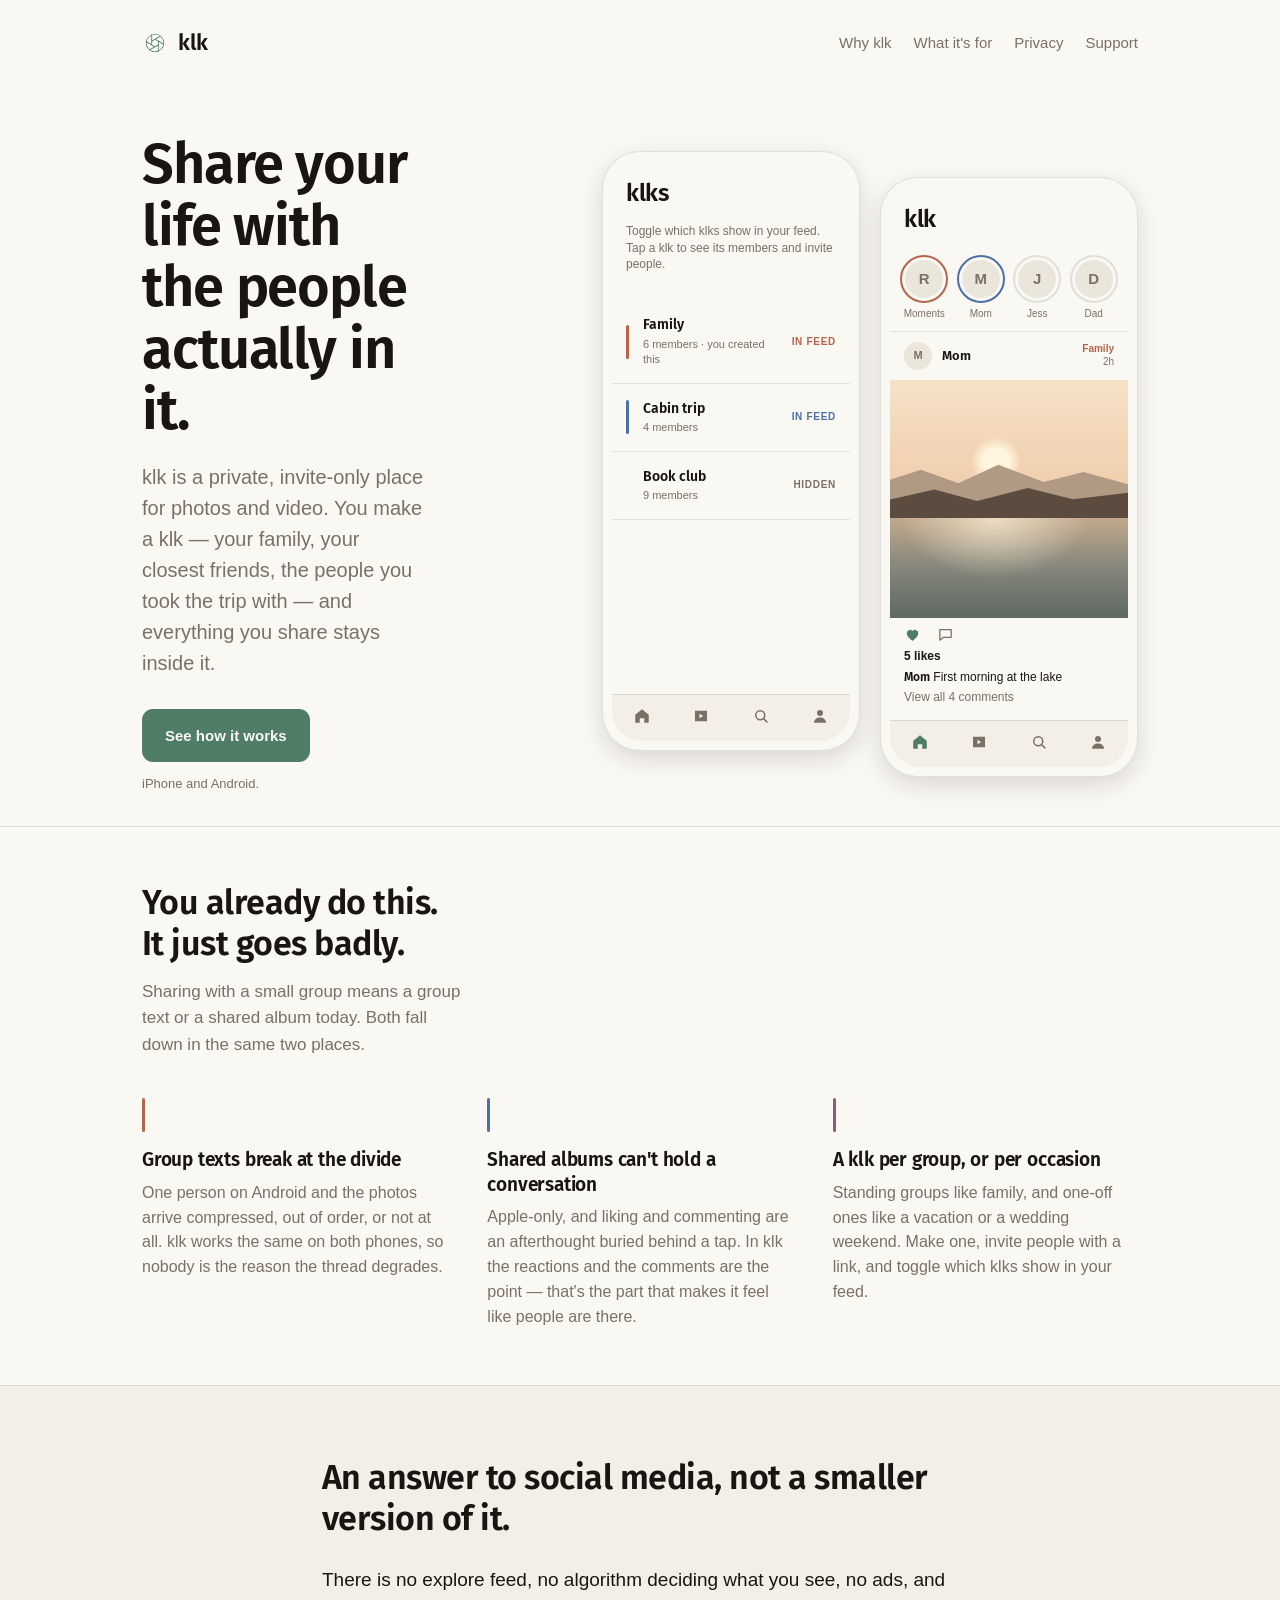
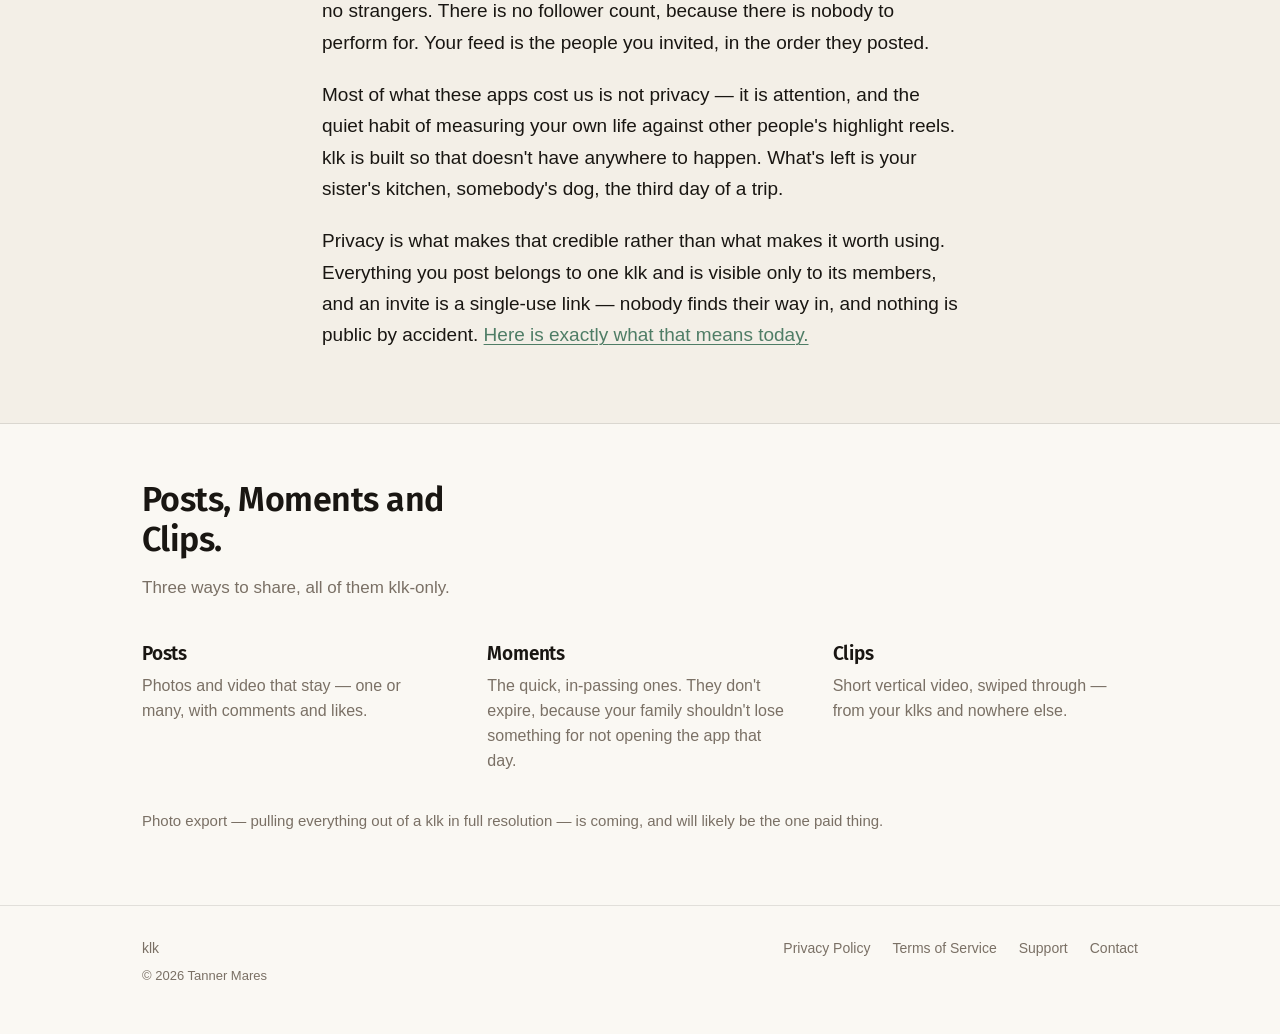
==== index.html @ 256b8fe5 "feat(site): add support page, OG card, and terms parity ## Why this was needed The site had no suppo" ====
<!doctype html>
<html lang="en">
  <head>
    <meta charset="utf-8" />
    <meta name="viewport" content="width=device-width, initial-scale=1" />
    <title>klk — a private place for the people actually in your life</title>
    <meta
      name="description"
      content="klk is a private, invite-only photo and video app built around small groups. No strangers, no explore feed, no ads. Works on iPhone and Android."
    />
    <meta property="og:title" content="klk" />
    <meta
      property="og:description"
      content="A private place to share photos and video with the people actually in your life."
    />
    <meta property="og:type" content="website" />
    <meta property="og:site_name" content="klk" />
    <meta property="og:url" content="https://klkapp.com/" />
    <meta property="og:image" content="https://klkapp.com/assets/og-image.png" />
    <meta property="og:image:width" content="2400" />
    <meta property="og:image:height" content="1260" />
    <meta
      property="og:image:alt"
      content="klk — a private, invite-only place for photos and video, shown with a list of klks: Family, Cabin trip, Book club."
    />
    <meta name="theme-color" content="#4f7d66" />
    <meta name="twitter:card" content="summary_large_image" />
    <meta name="twitter:title" content="klk" />
    <meta
      name="twitter:description"
      content="A private place to share photos and video with the people actually in your life."
    />
    <meta name="twitter:image" content="https://klkapp.com/assets/og-image.png" />
    <link rel="icon" href="favicon.svg" type="image/svg+xml" />
    <link rel="preconnect" href="https://fonts.googleapis.com" />
    <link rel="preconnect" href="https://fonts.gstatic.com" crossorigin />
    <link
      href="https://fonts.googleapis.com/css2?family=Fira+Sans:wght@500;600&display=swap"
      rel="stylesheet"
    />
    <link rel="stylesheet" href="styles.css" />
  </head>
  <body>
    <!-- The shutter mark, defined once and referenced wherever it appears. It is a camera
         aperture — the click / clique homophone the whole name rests on. -->
    <svg width="0" height="0" style="position: absolute" aria-hidden="true">
      <defs>
        <!-- Trims the blades flush with the rim. Must be userSpaceOnUse: the blades
             overshoot the rim, so an objectBoundingBox circle would resolve against the
             overshooting bbox instead of the 1024 viewBox and clip the mark apart. -->
        <clipPath id="shutter-rim" clipPathUnits="userSpaceOnUse">
          <circle cx="512" cy="512" r="369" />
        </clipPath>
        <symbol id="shutter" viewBox="0 0 1024 1024">
          <path
            clip-path="url(#shutter-rim)"
            fill-rule="nonzero"
            d="M 143.00 512.00 A 369.00 369.00 0 1 1 881.00 512.00 A 369.00 369.00 0 1 1 143.00 512.00 Z M 177.00 512.00 A 335.00 335.00 0 1 0 847.00 512.00 A 335.00 335.00 0 1 0 177.00 512.00 Z M 520.50 347.28 L 900.24 566.52 L 883.24 595.96 L 503.50 376.72 Z M 658.90 437.00 L 658.90 875.48 L 624.90 875.48 L 624.90 437.00 Z M 650.40 601.72 L 270.67 820.96 L 253.67 791.52 L 633.40 572.28 Z M 503.50 676.72 L 123.76 457.48 L 140.76 428.04 L 520.50 647.28 Z M 365.10 587.00 L 365.10 148.52 L 399.10 148.52 L 399.10 587.00 Z M 373.60 422.28 L 753.33 203.04 L 770.33 232.48 L 390.60 451.72 Z"
          />
        </symbol>
      </defs>
    </svg>

    <header class="site-head">
      <div class="wrap">
        <a class="wordmark" href="./">
          <svg width="26" height="26" fill="var(--accent)" aria-hidden="true">
            <use href="#shutter" />
          </svg>
          klk
        </a>
        <nav>
          <a href="#why">Why klk</a>
          <a href="#belief">What it's for</a>
          <a href="privacy.html">Privacy</a>
          <a href="support.html">Support</a>
        </nav>
      </div>
    </header>

    <main>
      <section class="hero">
        <div class="wrap">
          <div class="hero-copy">
            <h1>Share your life with the people actually in it.</h1>
            <p class="lede">
              klk is a private, invite-only place for photos and video. You make a klk —
              your family, your closest friends, the people you took the trip with — and
              everything you share stays inside it.
            </p>
            <div class="cta-row">
              <a class="btn" href="#why">See how it works</a>
              <span class="cta-note">iPhone and Android.</span>
            </div>
          </div>

          <!-- Stylized renderings of the app, not screenshots: they stay accurate through
               small UI changes, and they let the klk-hue rule read at a glance. -->
          <div class="phones" aria-label="Illustration of the klk app">
            <div class="phone behind">
              <div class="screen">
                <div class="title">klks</div>
                <p class="hub-intro">
                  Toggle which klks show in your feed. Tap a klk to see its members and
                  invite people.
                </p>
                <div class="klk-row">
                  <span class="bar" style="background: var(--clay)"></span>
                  <div>
                    <div class="name">Family</div>
                    <div class="members">6 members · you created this</div>
                  </div>
                  <span class="state" style="color: var(--clay)">In feed</span>
                </div>
                <div class="klk-row">
                  <span class="bar" style="background: var(--indigo)"></span>
                  <div>
                    <div class="name">Cabin trip</div>
                    <div class="members">4 members</div>
                  </div>
                  <span class="state" style="color: var(--indigo)">In feed</span>
                </div>
                <div class="klk-row">
                  <span class="bar"></span>
                  <div>
                    <div class="name">Book club</div>
                    <div class="members">9 members</div>
                  </div>
                  <span class="state muted">Hidden</span>
                </div>
                <div class="tabbar">
                  <svg width="18" height="18" viewBox="0 0 24 24" fill="currentColor">
                    <path
                      d="M12 3 3 10.2V21h6v-6h6v6h6V10.2z"
                    />
                  </svg>
                  <svg width="18" height="18" viewBox="0 0 24 24" fill="currentColor">
                    <path d="M4 5h16v14H4z M10 9l5 3-5 3z" fill-rule="evenodd" />
                  </svg>
                  <svg width="18" height="18" viewBox="0 0 24 24" fill="none" stroke="currentColor" stroke-width="2">
                    <circle cx="11" cy="11" r="6" />
                    <path d="M15.5 15.5 20 20" stroke-linecap="round" />
                  </svg>
                  <svg width="18" height="18" viewBox="0 0 24 24" fill="currentColor">
                    <circle cx="12" cy="8" r="4" />
                    <path d="M4 21c0-4.4 3.6-7 8-7s8 2.6 8 7z" />
                  </svg>
                </div>
              </div>
            </div>

            <div class="phone">
              <div class="screen">
                <div class="title">klk</div>
                <div class="moment-bar">
                  <div class="moment">
                    <div class="ring" style="border-color: var(--clay)">
                      <div class="disc">R</div>
                    </div>
                    <div class="cap">Moments</div>
                  </div>
                  <div class="moment">
                    <div class="ring" style="border-color: var(--indigo)">
                      <div class="disc">M</div>
                    </div>
                    <div class="cap">Mom</div>
                  </div>
                  <div class="moment">
                    <div class="ring">
                      <div class="disc">J</div>
                    </div>
                    <div class="cap">Jess</div>
                  </div>
                  <div class="moment">
                    <div class="ring">
                      <div class="disc">D</div>
                    </div>
                    <div class="cap">Dad</div>
                  </div>
                </div>

                <div class="post-head">
                  <div class="avatar">M</div>
                  <div class="who">Mom</div>
                  <div class="attr">
                    <div class="klk" style="color: var(--clay)">Family</div>
                    <div class="when">2h</div>
                  </div>
                </div>
                <div class="photo">
                  <span class="ridge"></span>
                  <span class="ridge near"></span>
                </div>
                <div class="post-body">
                  <div class="icons">
                    <svg width="17" height="17" viewBox="0 0 24 24" fill="var(--accent)">
                      <path
                        d="M12 21s-8-5.2-8-10.4A4.6 4.6 0 0 1 12 7a4.6 4.6 0 0 1 8 3.6C20 15.8 12 21 12 21z"
                      />
                    </svg>
                    <svg
                      width="17"
                      height="17"
                      viewBox="0 0 24 24"
                      fill="none"
                      stroke="currentColor"
                      stroke-width="1.8"
                    >
                      <path d="M4 5h16v11H9l-5 4z" stroke-linejoin="round" />
                    </svg>
                  </div>
                  <div class="likes">5 likes</div>
                  <div class="caption-line">
                    <b>Mom</b> First morning at the lake
                  </div>
                  <div class="comment-line">View all 4 comments</div>
                </div>

                <div class="tabbar">
                  <svg width="18" height="18" viewBox="0 0 24 24" fill="currentColor" class="on">
                    <path d="M12 3 3 10.2V21h6v-6h6v6h6V10.2z" />
                  </svg>
                  <svg width="18" height="18" viewBox="0 0 24 24" fill="currentColor">
                    <path d="M4 5h16v14H4z M10 9l5 3-5 3z" fill-rule="evenodd" />
                  </svg>
                  <svg
                    width="18"
                    height="18"
                    viewBox="0 0 24 24"
                    fill="none"
                    stroke="currentColor"
                    stroke-width="2"
                  >
                    <circle cx="11" cy="11" r="6" />
                    <path d="M15.5 15.5 20 20" stroke-linecap="round" />
                  </svg>
                  <svg width="18" height="18" viewBox="0 0 24 24" fill="currentColor">
                    <circle cx="12" cy="8" r="4" />
                    <path d="M4 21c0-4.4 3.6-7 8-7s8 2.6 8 7z" />
                  </svg>
                </div>
              </div>
            </div>
          </div>
        </div>
      </section>

      <!-- The practical half: why someone actually switches. -->
      <section id="why" class="rule-top">
        <div class="wrap">
          <div class="section-head">
            <h2>You already do this. It just goes badly.</h2>
            <p>
              Sharing with a small group means a group text or a shared album today. Both
              fall down in the same two places.
            </p>
          </div>
          <div class="cols">
            <div class="col">
              <span class="hue-bar" style="background: var(--clay)"></span>
              <h3>Group texts break at the divide</h3>
              <p>
                One person on Android and the photos arrive compressed, out of order, or
                not at all. klk works the same on both phones, so nobody is the reason the
                thread degrades.
              </p>
            </div>
            <div class="col">
              <span class="hue-bar" style="background: var(--indigo)"></span>
              <h3>Shared albums can't hold a conversation</h3>
              <p>
                Apple-only, and liking and commenting are an afterthought buried behind a
                tap. In klk the reactions and the comments are the point — that's the part
                that makes it feel like people are there.
              </p>
            </div>
            <div class="col">
              <span class="hue-bar" style="background: var(--plum)"></span>
              <h3>A klk per group, or per occasion</h3>
              <p>
                Standing groups like family, and one-off ones like a vacation or a wedding
                weekend. Make one, invite people with a link, and toggle which klks show in
                your feed.
              </p>
            </div>
          </div>
        </div>
      </section>

      <!-- The philosophical half: the emotional close. -->
      <section id="belief" class="manifesto">
        <div class="wrap">
          <h2>An answer to social media, not a smaller version of it.</h2>
          <p>
            There is no explore feed, no algorithm deciding what you see, no ads, and no
            strangers. There is no follower count, because there is nobody to perform for.
            Your feed is the people you invited, in the order they posted.
          </p>
          <p>
            Most of what these apps cost us is not privacy — it is attention, and the
            quiet habit of measuring your own life against other people's highlight reels.
            klk is built so that doesn't have anywhere to happen. What's left is your
            sister's kitchen, somebody's dog, the third day of a trip.
          </p>
          <p>
            Privacy is what makes that credible rather than what makes it worth using.
            Everything you post belongs to one klk and is visible only to its members, and
            an invite is a single-use link — nobody finds their way in, and nothing is
            public by accident.
            <a href="privacy.html">Here is exactly what that means today.</a>
          </p>
        </div>
      </section>

      <section>
        <div class="wrap">
          <div class="section-head">
            <h2>Posts, Moments and Clips.</h2>
            <p>Three ways to share, all of them klk-only.</p>
          </div>
          <div class="cols">
            <div class="col">
              <h3>Posts</h3>
              <p>Photos and video that stay — one or many, with comments and likes.</p>
            </div>
            <div class="col">
              <h3>Moments</h3>
              <p>
                The quick, in-passing ones. They don't expire, because your family
                shouldn't lose something for not opening the app that day.
              </p>
            </div>
            <div class="col">
              <h3>Clips</h3>
              <p>Short vertical video, swiped through — from your klks and nowhere else.</p>
            </div>
          </div>
          <p class="muted" style="margin-top: 36px; font-size: 15px">
            Photo export — pulling everything out of a klk in full resolution — is coming,
            and will likely be the one paid thing.
          </p>
        </div>
      </section>
    </main>

    <footer class="site-foot">
      <div class="wrap">
        <div>
          <span>klk</span>
          <p class="copyright">© 2026 Tanner Mares</p>
        </div>
        <nav>
          <a href="privacy.html">Privacy Policy</a>
          <a href="terms.html">Terms of Service</a>
          <a href="support.html">Support</a>
          <a href="mailto:support@klkapp.com">Contact</a>
        </nav>
      </div>
    </footer>
  </body>
</html>
---- styles.css ----
/* klk — marketing site.
   Tokens mirror constants/theme.ts in the app repo. The rule that holds the system
   together: color only ever means "which klk." Chrome is warm ink; a klk hue appears
   only where it identifies a klk. */

:root {
  --paper: #faf8f3;
  --surface: #f3efe7;
  --surface-sunken: #ebe6dc;
  --ink: #191612;
  --ink-muted: #7a7065;
  --rule: rgba(25, 22, 18, 0.11);
  --accent: #4f7d66;
  --accent-pressed: #3e6753;
  --on-accent: #faf8f3;

  --pine: #4f7d66;
  --clay: #b5654a;
  --indigo: #4c6fa5;
  --plum: #8a5a7d;
  --ochre: #a8813c;
  --teal: #3f7c86;

  --screen: 22px;
  --heading: 'Fira Sans', ui-sans-serif, system-ui, sans-serif;
  --body: -apple-system, BlinkMacSystemFont, 'Segoe UI', Roboto, Helvetica, Arial,
    sans-serif;
}

@media (prefers-color-scheme: dark) {
  :root {
    --paper: #14120f;
    --surface: #1e1b17;
    --surface-sunken: #0d0b09;
    --ink: #efeae1;
    --ink-muted: #9c9287;
    --rule: rgba(239, 234, 225, 0.12);
    --accent: #6fa88c;
    --accent-pressed: #8abfa4;
    --on-accent: #14120f;

    --pine: #6fa88c;
    --clay: #d08a6b;
    --indigo: #7c9bd1;
    --plum: #b98bac;
    --ochre: #d0a85b;
    --teal: #6baab4;
  }
}

* {
  box-sizing: border-box;
}

html {
  -webkit-text-size-adjust: 100%;
}

body {
  margin: 0;
  background: var(--paper);
  color: var(--ink);
  font-family: var(--body);
  font-size: 17px;
  line-height: 1.55;
  -webkit-font-smoothing: antialiased;
}

h1,
h2,
h3,
h4 {
  font-family: var(--heading);
  font-weight: 600;
  margin: 0;
}

h1 {
  font-size: clamp(34px, 6.5vw, 56px);
  line-height: 1.1;
  letter-spacing: -0.02em;
}

h2 {
  font-size: clamp(25px, 3.6vw, 34px);
  line-height: 1.2;
  letter-spacing: -0.015em;
}

h3 {
  font-size: 19px;
  line-height: 1.3;
  letter-spacing: -0.01em;
}

p {
  margin: 0 0 1.1em;
}

a {
  color: var(--accent);
  text-decoration-thickness: 1px;
  text-underline-offset: 3px;
}

.wrap {
  max-width: 1040px;
  margin: 0 auto;
  padding: 0 var(--screen);
}

.narrow {
  max-width: 680px;
}

.muted {
  color: var(--ink-muted);
}

.overline {
  font-size: 11px;
  letter-spacing: 0.07em;
  font-weight: 600;
  text-transform: uppercase;
  color: var(--ink-muted);
}

/* ── Chrome ─────────────────────────────────────────────────────────── */

.site-head {
  padding: 26px 0;
}

.site-head .wrap {
  display: flex;
  align-items: center;
  justify-content: space-between;
  gap: 16px;
}

.wordmark {
  display: inline-flex;
  align-items: center;
  gap: 10px;
  font-family: var(--heading);
  font-size: 22px;
  font-weight: 600;
  letter-spacing: -0.02em;
  color: var(--ink);
  text-decoration: none;
}

.wordmark svg {
  display: block;
}

.site-head nav {
  display: flex;
  gap: 22px;
  font-size: 15px;
}

.site-head nav a {
  color: var(--ink-muted);
  text-decoration: none;
}

.site-head nav a:hover {
  color: var(--ink);
}

/* ── Hero ───────────────────────────────────────────────────────────── */

.hero {
  padding: 48px 0 32px;
}

.hero .wrap {
  display: grid;
  grid-template-columns: minmax(0, 1fr) auto;
  gap: 56px;
  align-items: center;
}

.hero-copy {
  max-width: 30ch;
}

.hero h1 {
  margin-bottom: 20px;
}

.hero .lede {
  font-size: clamp(17px, 2vw, 20px);
  color: var(--ink-muted);
  max-width: 34ch;
}

.cta-row {
  display: flex;
  flex-wrap: wrap;
  gap: 12px;
  margin-top: 30px;
  align-items: center;
}

.btn {
  display: inline-block;
  padding: 14px 22px;
  border-radius: 11px;
  border: 1px solid transparent;
  font-size: 15px;
  font-weight: 600;
  text-decoration: none;
  background: var(--accent);
  color: var(--on-accent);
}

.btn:hover {
  background: var(--accent-pressed);
}

.btn.outline {
  background: transparent;
  border-color: var(--rule);
  color: var(--ink);
}

.btn.outline:hover {
  background: var(--surface);
}

.cta-note {
  font-size: 13px;
  color: var(--ink-muted);
}

/* ── Sections ───────────────────────────────────────────────────────── */

section {
  padding: 56px 0;
}

.rule-top {
  border-top: 1px solid var(--rule);
}

.section-head {
  max-width: 34ch;
  margin-bottom: 40px;
}

.section-head h2 {
  margin-bottom: 14px;
}

.section-head p {
  color: var(--ink-muted);
  margin: 0;
}

.cols {
  display: grid;
  grid-template-columns: repeat(3, minmax(0, 1fr));
  gap: 32px 40px;
}

@media (max-width: 760px) {
  .cols {
    grid-template-columns: 1fr;
  }
}

.col h3 {
  margin-bottom: 8px;
}

.col p {
  color: var(--ink-muted);
  font-size: 16px;
  margin: 0;
}

.col .hue-bar {
  display: block;
  width: 3px;
  height: 34px;
  border-radius: 4px;
  margin-bottom: 16px;
  background: var(--rule);
}

/* Philosophy — the emotional close. Wider measure, larger type, no columns. */

.manifesto {
  padding: 72px 0;
  background: var(--surface);
  border-top: 1px solid var(--rule);
  border-bottom: 1px solid var(--rule);
}

.manifesto .wrap {
  max-width: 680px;
}

.manifesto h2 {
  margin-bottom: 24px;
}

.manifesto p {
  font-size: clamp(17px, 2vw, 19px);
  line-height: 1.65;
}

.manifesto p:last-child {
  margin-bottom: 0;
}

/* ── Phone mockups ──────────────────────────────────────────────────── */

.phones {
  display: flex;
  gap: 20px;
  align-items: flex-end;
}

.phone {
  width: 258px;
  flex: none;
  border-radius: 38px;
  border: 1px solid var(--rule);
  background: var(--paper);
  padding: 9px;
  box-shadow: 0 8px 24px rgba(25, 22, 18, 0.14);
}

/* Both phones stay the same size — scaling one down read as an inconsistency rather than
   as depth. The pair is staggered vertically instead, which the flex-end alignment on the
   container turns into an offset without touching either frame's dimensions. */
.phone.behind {
  margin-bottom: 26px;
}

.screen {
  border-radius: 30px;
  overflow: hidden;
  background: var(--paper);
  /* Tall enough for the feed screen's full contents — moment bar, a whole post, and the
     tab bar — to sit inside the frame rather than overflowing past its bottom edge. */
  height: 580px;
  display: flex;
  flex-direction: column;
  font-size: 12px;
  line-height: 1.4;
}

.screen .title {
  font-family: var(--heading);
  font-weight: 600;
  font-size: 24px;
  letter-spacing: -0.02em;
  padding: 16px 14px 8px;
}

/* moment bar */

.moment-bar {
  display: flex;
  gap: 4px;
  padding: 10px 8px;
  border-bottom: 0.5px solid var(--rule);
}

.moment {
  width: 54px;
  text-align: center;
}

.moment .ring {
  width: 48px;
  height: 48px;
  margin: 0 auto;
  border-radius: 999px;
  border: 2px solid var(--rule);
  padding: 3px;
}

.moment .disc {
  width: 100%;
  height: 100%;
  border-radius: 999px;
  background: var(--surface-sunken);
  display: grid;
  place-items: center;
  font-size: 15px;
  font-weight: 600;
  color: var(--ink-muted);
}

.moment .cap {
  font-size: 10px;
  color: var(--ink-muted);
  margin-top: 4px;
  overflow: hidden;
  text-overflow: ellipsis;
  white-space: nowrap;
}

/* post */

.post-head {
  display: flex;
  align-items: center;
  gap: 10px;
  padding: 10px 14px;
}

.avatar {
  width: 28px;
  height: 28px;
  border-radius: 999px;
  background: var(--surface-sunken);
  display: grid;
  place-items: center;
  font-size: 11px;
  font-weight: 600;
  color: var(--ink-muted);
  flex: none;
}

.post-head .who {
  font-family: var(--heading);
  font-weight: 600;
  font-size: 13px;
  flex: 1;
}

.post-head .attr {
  text-align: right;
  line-height: 1.25;
}

.post-head .klk {
  font-size: 10px;
  font-weight: 600;
}

.post-head .when {
  font-size: 10px;
  color: var(--ink-muted);
}

/* The app posts at the photo's own ratio; the mockup pins it square so the whole post —
   icons, likes, caption — still fits inside the frame.

   The "photo" is a CSS-drawn scene rather than a real image: it keeps the repo
   dependency-free, it can't go stale against the app, and an illustrated lake sits
   honestly next to illustrated chrome where a stock photo would read as a real capture
   and make the rest look fake by comparison. Layers paint back to front — sky, sun,
   far ridge, near ridge, water, glare. */
.photo {
  aspect-ratio: 1 / 1;
  flex: none;
  position: relative;
  overflow: hidden;
  background: linear-gradient(#f6e2c8 0%, #f0cfae 42%, #e8bfa0 58%);
}

.photo::before {
  /* Sun, low and hazy. */
  content: '';
  position: absolute;
  top: 24%;
  left: 34%;
  width: 21%;
  aspect-ratio: 1;
  border-radius: 999px;
  background: radial-gradient(circle, #fff4dd 38%, rgba(255, 231, 194, 0) 72%);
}

.photo::after {
  /* Water — the bottom 42%, with the sun's glare smeared down it. */
  content: '';
  position: absolute;
  inset: 58% 0 0;
  background:
    radial-gradient(58% 88% at 44% 0%, rgba(255, 243, 219, 0.7), transparent 68%),
    linear-gradient(#c2a98d 0%, #8d8b7e 42%, #5d6963 100%);
}

/* Two ridges, and the far one is deliberately much paler — aerial perspective is the
   only thing separating them into distinct hills rather than one dark mass. */
.photo .ridge {
  position: absolute;
  left: -6%;
  right: -6%;
  bottom: 42%;
  height: 26%;
  background: #b09a84;
  clip-path: polygon(0 100%, 0 46%, 17% 22%, 31% 44%, 46% 14%, 63% 42%, 78% 26%, 100% 52%, 100% 100%);
}

.photo .ridge.near {
  bottom: 42%;
  height: 17%;
  background: #5c4c40;
  clip-path: polygon(0 100%, 0 62%, 22% 30%, 38% 58%, 57% 26%, 74% 54%, 100% 34%, 100% 100%);
}

.post-body {
  padding: 8px 14px 14px;
}

.icons {
  display: flex;
  gap: 16px;
  color: var(--ink-muted);
  margin-bottom: 5px;
}

.icons svg {
  display: block;
}

.likes {
  font-size: 12px;
  font-weight: 600;
}

.caption-line {
  font-size: 12px;
  color: var(--ink);
  margin-top: 4px;
}

.caption-line b {
  font-family: var(--heading);
  font-weight: 600;
}

.comment-line {
  font-size: 12px;
  color: var(--ink-muted);
  margin-top: 4px;
}

/* klks hub */

.hub-intro {
  padding: 4px 14px 14px;
  font-size: 12px;
  color: var(--ink-muted);
}

.klk-row {
  display: flex;
  align-items: center;
  gap: 14px;
  padding: 15px 14px;
  border-bottom: 0.5px solid var(--rule);
}

.klk-row .bar {
  width: 3px;
  height: 34px;
  border-radius: 4px;
  flex: none;
}

.klk-row .name {
  font-family: var(--heading);
  font-weight: 600;
  font-size: 14px;
}

.klk-row .members {
  font-size: 11px;
  color: var(--ink-muted);
  margin-top: 2px;
}

.klk-row .state {
  margin-left: auto;
  white-space: nowrap;
  font-size: 10px;
  letter-spacing: 0.07em;
  font-weight: 600;
  text-transform: uppercase;
}

/* tab bar */

.tabbar {
  margin-top: auto;
  display: flex;
  justify-content: space-around;
  align-items: center;
  padding: 12px 0 16px;
  border-top: 0.5px solid var(--rule);
  background: var(--surface);
  color: var(--ink-muted);
}

.tabbar .on {
  color: var(--accent);
}

/* ── Legal pages ────────────────────────────────────────────────────── */

.doc {
  padding: 24px 0 72px;
}

.doc h1 {
  font-size: clamp(29px, 5vw, 40px);
  margin-bottom: 8px;
}

.doc .updated {
  color: var(--ink-muted);
  font-size: 14px;
  margin-bottom: 40px;
}

.doc h2 {
  font-size: 23px;
  margin: 40px 0 12px;
}

.doc h3 {
  margin: 26px 0 8px;
}

.doc p,
.doc li {
  font-size: 16px;
  line-height: 1.6;
}

.doc ul {
  padding-left: 22px;
  margin: 0 0 1.1em;
}

.doc li {
  margin-bottom: 8px;
}

.callout {
  background: var(--surface);
  border-left: 3px solid var(--accent);
  border-radius: 0 11px 11px 0;
  padding: 18px 20px;
  margin: 0 0 1.4em;
}

.callout p:last-child {
  margin-bottom: 0;
}

/* ── Support FAQ ────────────────────────────────────────────────────── */

.faq {
  border-top: 1px solid var(--rule);
  margin-bottom: 1.4em;
}

.faq details {
  border-bottom: 1px solid var(--rule);
}

.faq summary {
  font-family: var(--heading);
  font-weight: 600;
  font-size: 16px;
  padding: 16px 28px 16px 0;
  cursor: pointer;
  position: relative;
  list-style: none;
}

/* Safari still paints the default disclosure triangle without this. */
.faq summary::-webkit-details-marker {
  display: none;
}

/* The chevron is drawn from two borders on a rotated square, so it inherits
   currentColor and needs no SVG or icon font. */
.faq summary::after {
  content: '';
  position: absolute;
  right: 6px;
  top: 22px;
  width: 7px;
  height: 7px;
  border-right: 2px solid var(--ink-muted);
  border-bottom: 2px solid var(--ink-muted);
  transform: rotate(45deg);
  transition: transform 0.15s ease;
}

.faq details[open] summary::after {
  transform: rotate(-135deg);
  top: 25px;
}

.faq .answer {
  padding: 0 0 16px;
}

.faq .answer p:last-child {
  margin-bottom: 0;
}

/* ── Footer ─────────────────────────────────────────────────────────── */

.site-foot {
  border-top: 1px solid var(--rule);
  padding: 32px 0 48px;
  font-size: 14px;
  color: var(--ink-muted);
}

.site-foot .wrap {
  display: flex;
  flex-wrap: wrap;
  gap: 16px 24px;
  justify-content: space-between;
}

.site-foot a {
  color: var(--ink-muted);
  text-decoration: none;
}

.site-foot a:hover {
  color: var(--ink);
}

.site-foot nav {
  display: flex;
  gap: 22px;
}

.site-foot .copyright {
  margin: 6px 0 0;
  font-size: 13px;
}

/* ── Responsive ─────────────────────────────────────────────────────── */

@media (max-width: 900px) {
  .hero .wrap {
    grid-template-columns: 1fr;
    gap: 40px;
  }

  .hero-copy {
    max-width: none;
  }

  .phones {
    justify-content: center;
    overflow-x: auto;
    padding-bottom: 8px;
  }

  .phone.behind {
    display: none;
  }
}
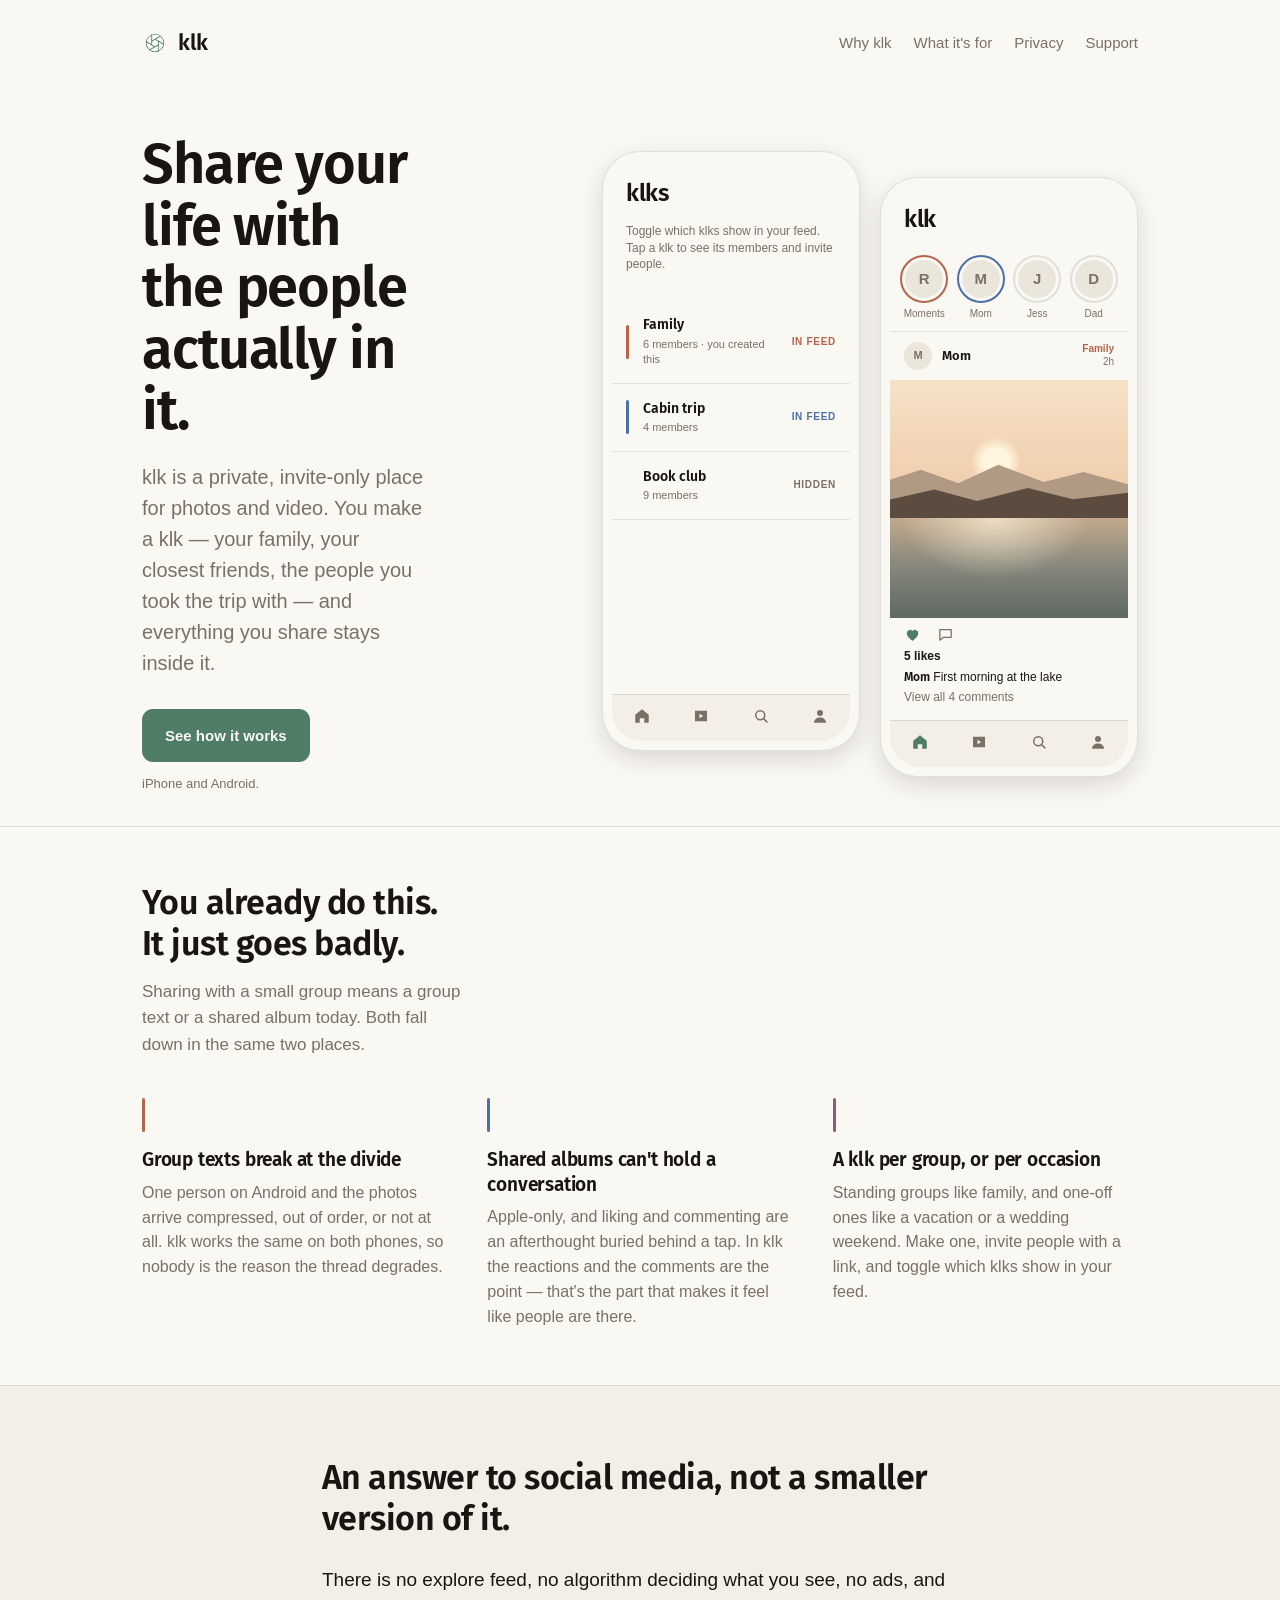
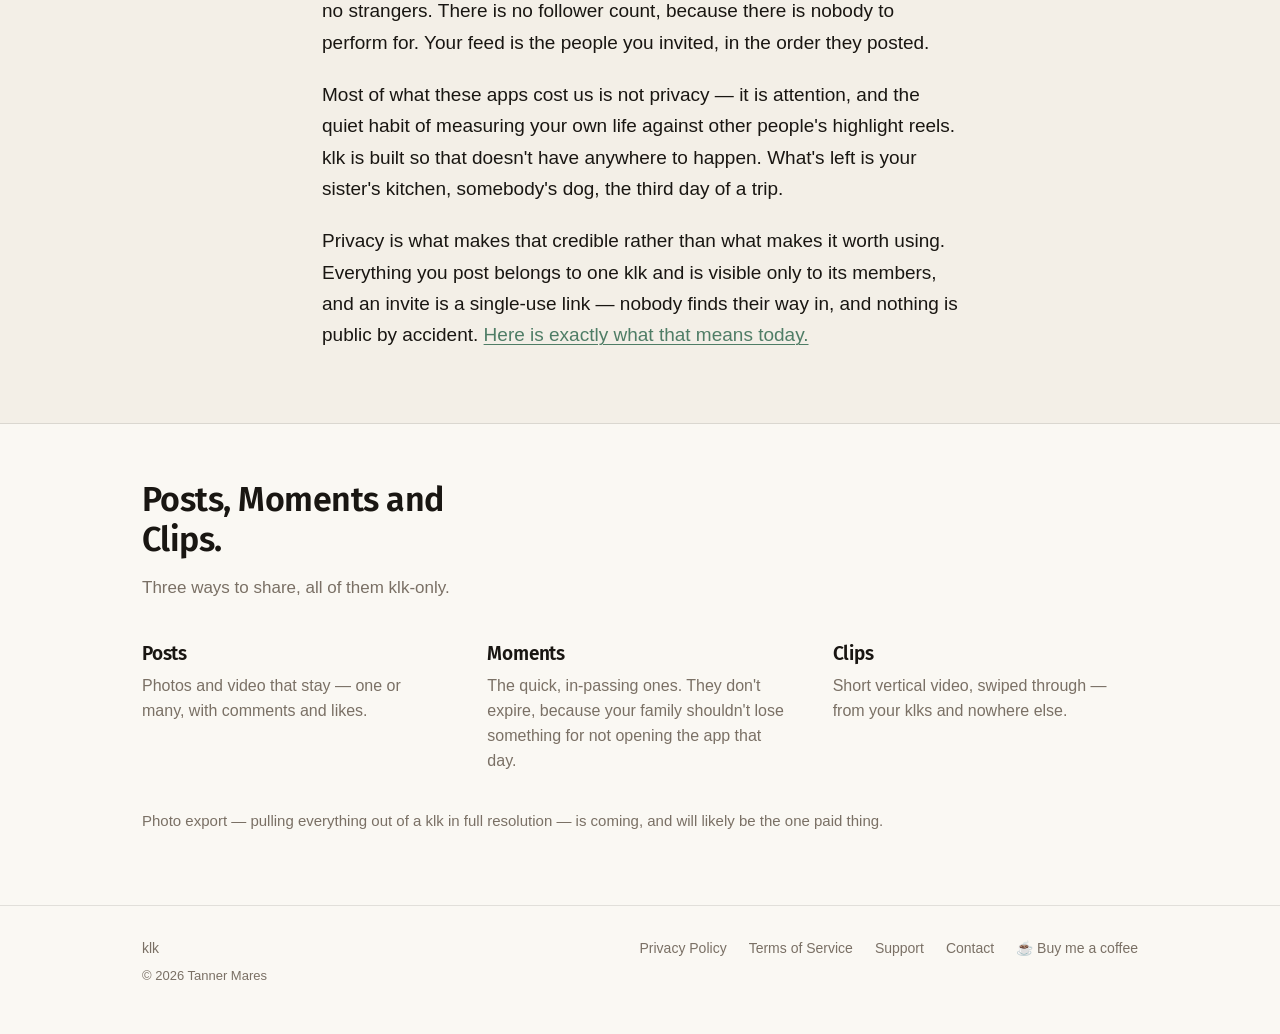
==== commit 7367cc3b: "feat(site): add a Buy Me a Coffee link to the footer Mirrors the link already on the Ldgr site, usin" ====
--- a/index.html
+++ b/index.html
@@ -354,6 +354,7 @@
           <a href="terms.html">Terms of Service</a>
           <a href="support.html">Support</a>
           <a href="mailto:support@klkapp.com">Contact</a>
+          <a href="https://buymeacoffee.com/tannermares" target="_blank" rel="noopener noreferrer">☕ Buy me a coffee</a>
         </nav>
       </div>
     </footer>
--- a/styles.css
+++ b/styles.css
@@ -739,7 +739,8 @@
 
 .site-foot nav {
   display: flex;
-  gap: 22px;
+  flex-wrap: wrap;
+  gap: 10px 22px;
 }
 
 .site-foot .copyright {
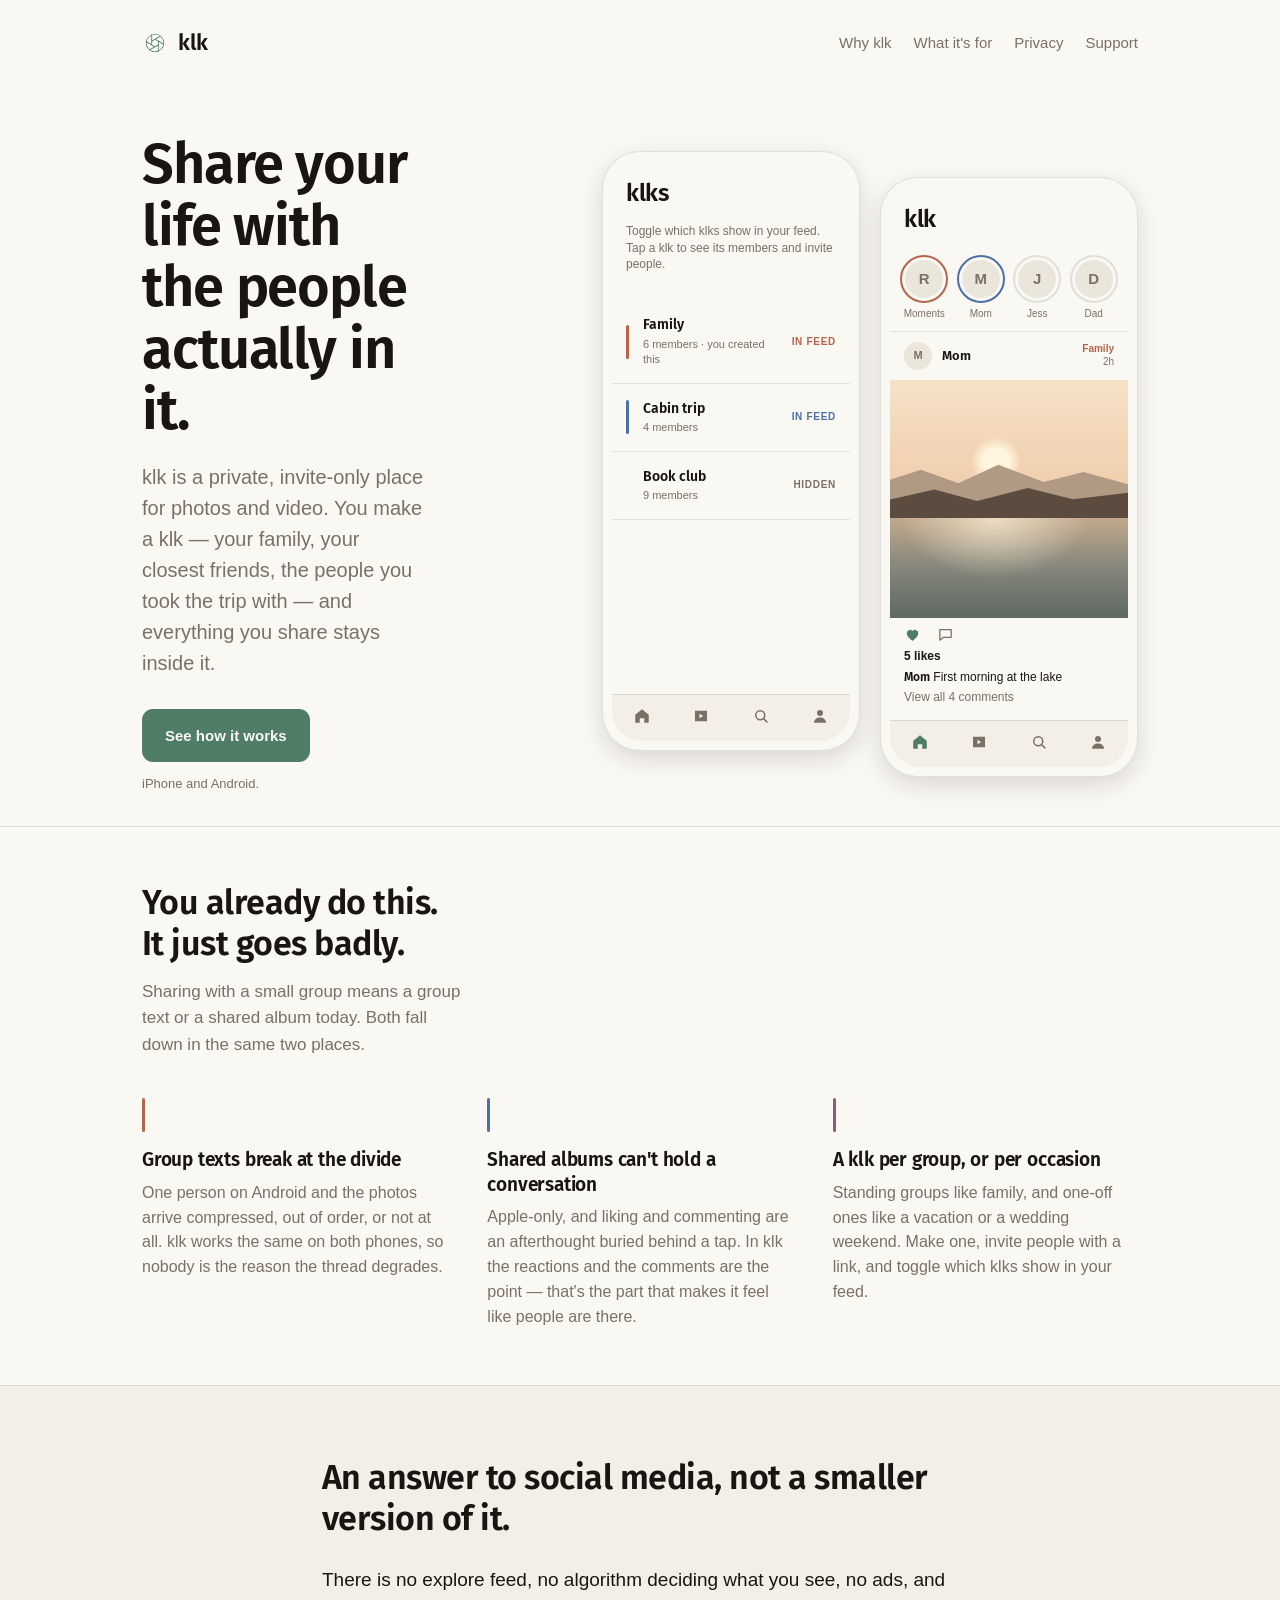
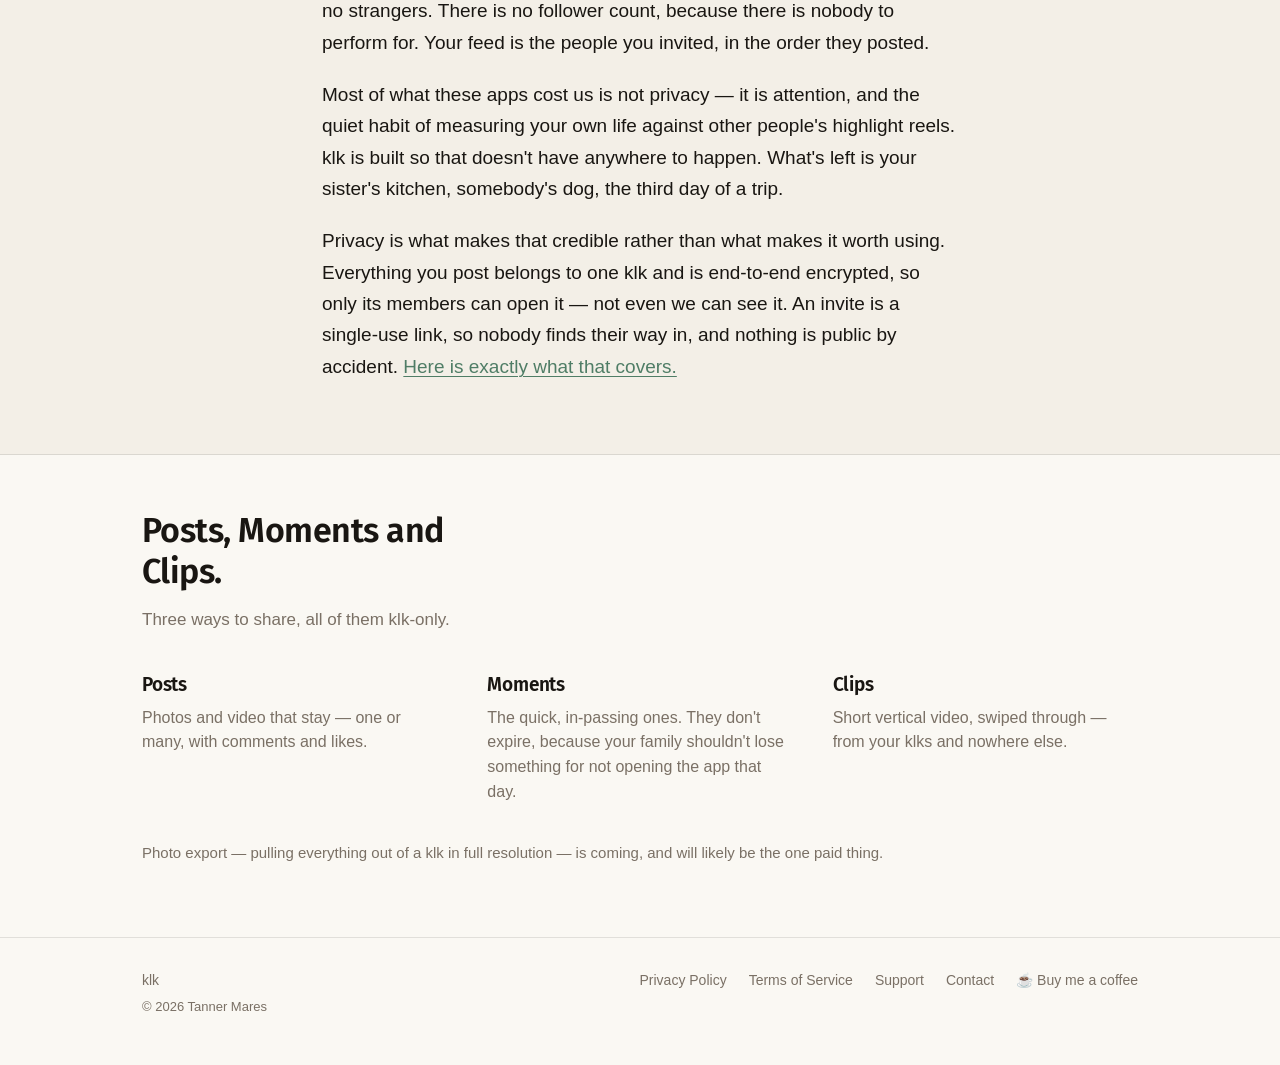
==== commit 0ad0a823: "docs(site): describe klk as end-to-end encrypted, and what that leaves visible ## Why this was neede" ====
--- a/index.html
+++ b/index.html
@@ -304,10 +304,10 @@
           </p>
           <p>
             Privacy is what makes that credible rather than what makes it worth using.
-            Everything you post belongs to one klk and is visible only to its members, and
-            an invite is a single-use link — nobody finds their way in, and nothing is
-            public by accident.
-            <a href="privacy.html">Here is exactly what that means today.</a>
+            Everything you post belongs to one klk and is end-to-end encrypted, so only its
+            members can open it — not even we can see it. An invite is a single-use link, so
+            nobody finds their way in, and nothing is public by accident.
+            <a href="privacy.html">Here is exactly what that covers.</a>
           </p>
         </div>
       </section>
--- a/styles.css
+++ b/styles.css
@@ -656,6 +656,36 @@
 
 .callout p:last-child {
   margin-bottom: 0;
+}
+
+/* ── Invite page ────────────────────────────────────────────────────── */
+
+/* The code is long and unbroken (two base64 strings), so it wraps anywhere rather
+   than overflowing the column on a phone. */
+.invite-code {
+  display: flex;
+  align-items: center;
+  gap: 12px;
+  background: var(--surface);
+  border-radius: 11px;
+  padding: 14px 16px;
+  margin: 0 0 1.4em;
+}
+
+.invite-code code {
+  flex: 1;
+  min-width: 0;
+  overflow-wrap: anywhere;
+  font-size: 14px;
+  line-height: 1.5;
+  user-select: all;
+}
+
+button.btn {
+  font: inherit;
+  font-size: 15px;
+  font-weight: 600;
+  cursor: pointer;
 }
 
 /* ── Support FAQ ────────────────────────────────────────────────────── */
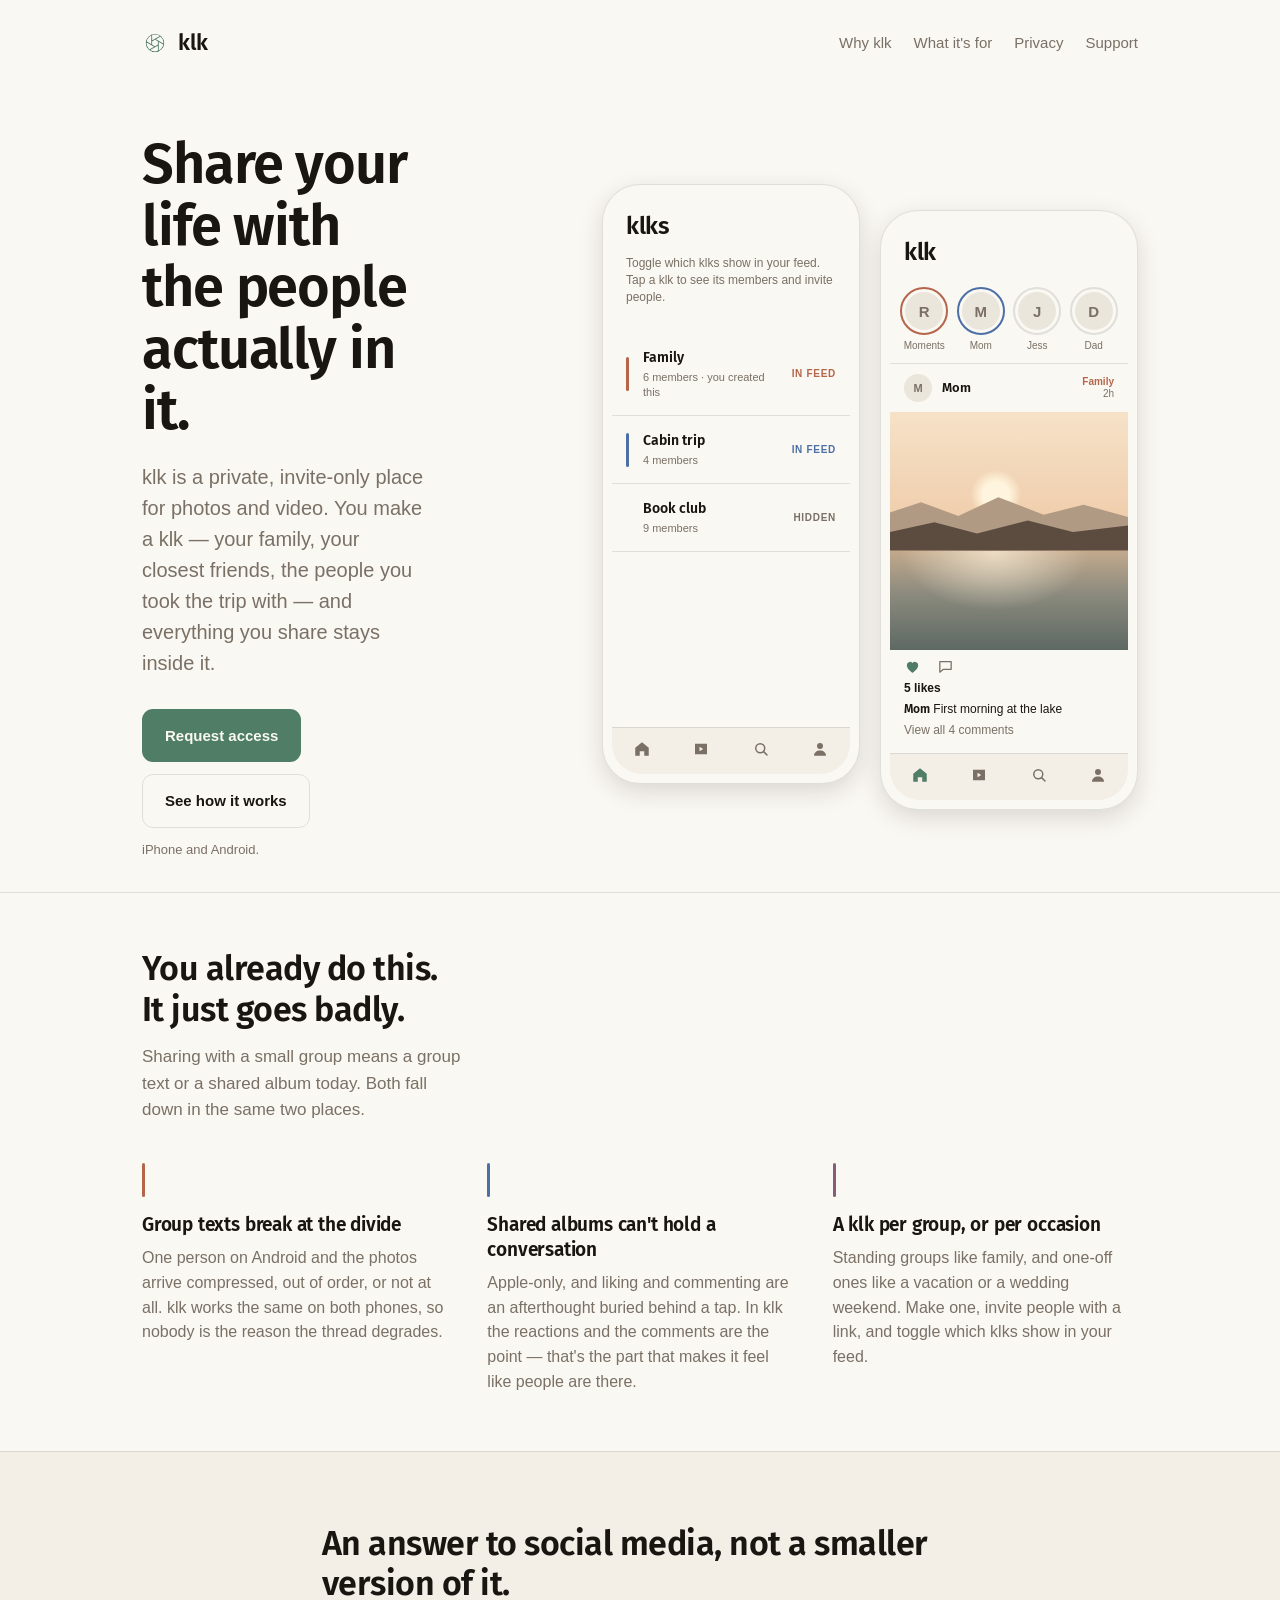
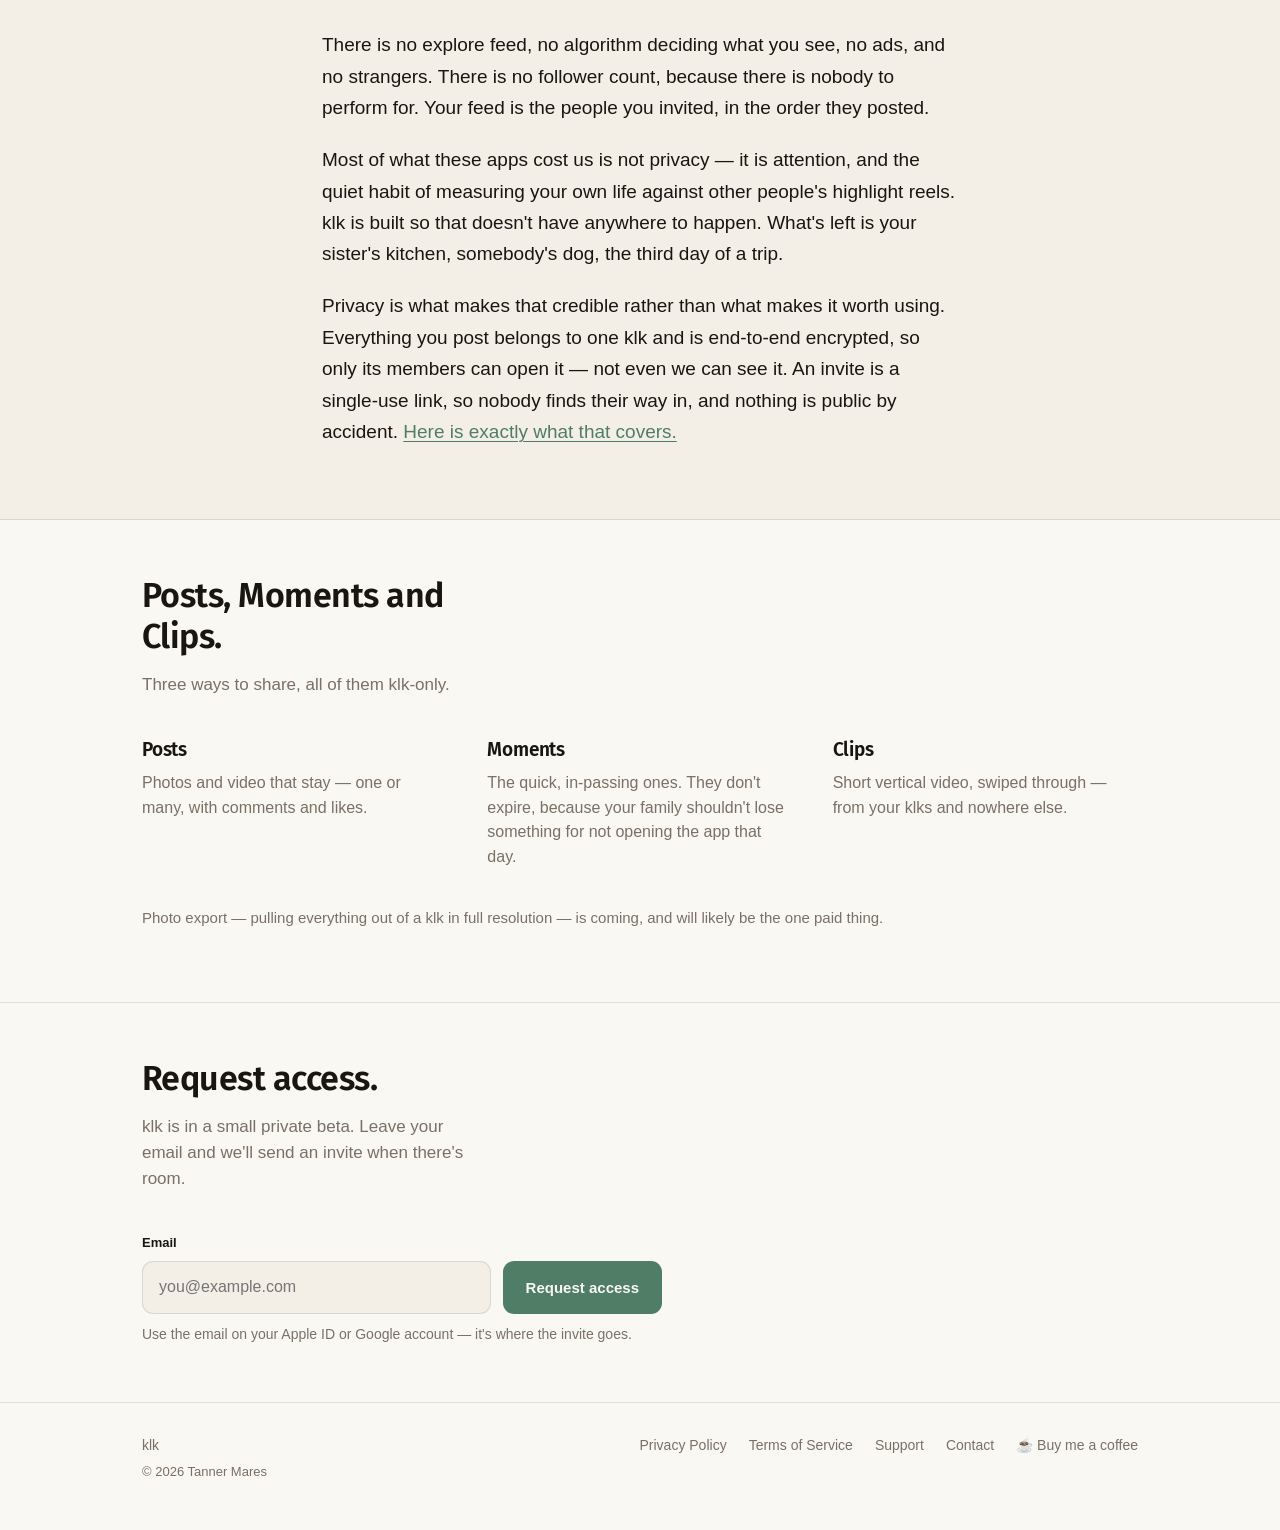
==== commit 622c556b: "feat(site): let visitors request access to the beta ## Why this was needed The landing page describe" ====
--- a/index.html
+++ b/index.html
@@ -89,7 +89,8 @@
               everything you share stays inside it.
             </p>
             <div class="cta-row">
-              <a class="btn" href="#why">See how it works</a>
+              <a class="btn" href="#access">Request access</a>
+              <a class="btn outline" href="#why">See how it works</a>
               <span class="cta-note">iPhone and Android.</span>
             </div>
           </div>
@@ -341,6 +342,50 @@
           </p>
         </div>
       </section>
+
+      <section id="access" class="rule-top">
+        <div class="wrap">
+          <div class="section-head">
+            <h2>Request access.</h2>
+            <p>
+              klk is in a small private beta. Leave your email and we'll send an invite
+              when there's room.
+            </p>
+          </div>
+          <!-- Requests go to the app's requestAccess Cloud Function, the one request on
+               this site that isn't fonts. Without JS the form falls back to an email. -->
+          <form
+            class="access-form"
+            id="access-form"
+            action="mailto:support@klkapp.com?subject=klk%20beta%20request"
+            method="post"
+            enctype="text/plain"
+          >
+            <label for="access-email">Email</label>
+            <div class="access-row">
+              <input
+                id="access-email"
+                name="email"
+                type="email"
+                autocomplete="email"
+                required
+                placeholder="you@example.com"
+              />
+              <button class="btn" type="submit">Request access</button>
+            </div>
+            <p class="hint">
+              Use the email on your Apple ID or Google account — it's where the invite
+              goes.
+            </p>
+            <!-- A honeypot: hidden from people, so only a bot fills it in. -->
+            <div class="honeypot" aria-hidden="true">
+              <label for="access-website">Website</label>
+              <input id="access-website" name="website" type="text" tabindex="-1" autocomplete="off" />
+            </div>
+            <p class="form-status" id="access-status" role="status"></p>
+          </form>
+        </div>
+      </section>
     </main>
 
     <footer class="site-foot">
@@ -358,5 +403,41 @@
         </nav>
       </div>
     </footer>
+
+    <script>
+      const ACCESS_URL = 'https://us-central1-klik-ac115.cloudfunctions.net/requestAccess'
+      const form = document.getElementById('access-form')
+      const status = document.getElementById('access-status')
+
+      form.addEventListener('submit', async event => {
+        event.preventDefault()
+        const button = form.querySelector('button')
+        button.disabled = true
+        status.className = 'form-status'
+        status.textContent = 'Sending…'
+        let message = 'Something went wrong. Try again, or email support@klkapp.com.'
+        try {
+          // A Firebase callable speaks plain JSON: { data } in, { result } or { error } out.
+          const res = await fetch(ACCESS_URL, {
+            method: 'POST',
+            headers: { 'content-type': 'application/json' },
+            body: JSON.stringify({
+              data: { email: form.email.value, website: form.website.value },
+            }),
+          })
+          const body = await res.json()
+          // Only a validation error carries a message written for people.
+          if (body.error?.status === 'INVALID_ARGUMENT') message = body.error.message
+          if (!res.ok || body.error) throw new Error(message)
+          form.replaceChildren(status)
+          status.className = 'form-status done'
+          status.textContent = "Thanks — we'll be in touch."
+        } catch {
+          status.className = 'form-status error'
+          status.textContent = message
+          button.disabled = false
+        }
+      })
+    </script>
   </body>
 </html>
--- a/styles.css
+++ b/styles.css
@@ -316,6 +316,81 @@
   margin-bottom: 0;
 }
 
+/* ── Request access ─────────────────────────────────────────────────── */
+
+.access-form {
+  max-width: 520px;
+}
+
+.access-form label {
+  display: block;
+  font-size: 13px;
+  font-weight: 600;
+  margin-bottom: 8px;
+}
+
+.access-row {
+  display: flex;
+  flex-wrap: wrap;
+  gap: 12px;
+}
+
+.access-row input {
+  flex: 1 1 240px;
+  min-width: 0;
+  padding: 13px 16px;
+  border-radius: 11px;
+  border: 1px solid var(--rule);
+  background: var(--surface);
+  color: var(--ink);
+  font: inherit;
+  font-size: 16px; /* 16px or more, or iOS Safari zooms the page on focus */
+}
+
+.access-row input:focus {
+  outline: 2px solid var(--accent);
+  outline-offset: 1px;
+}
+
+.access-form .hint {
+  font-size: 14px;
+  color: var(--ink-muted);
+  margin: 10px 0 0;
+}
+
+/* Kept in the layout for bots but out of sight and out of the tab order. Not
+   display:none — some bots skip fields that are. */
+.honeypot {
+  position: absolute;
+  left: -9999px;
+  width: 1px;
+  height: 1px;
+  overflow: hidden;
+}
+
+/* An error is ink, not red: color only ever means "which klk." */
+.form-status {
+  font-size: 15px;
+  color: var(--ink-muted);
+  margin: 12px 0 0;
+}
+
+.form-status:empty {
+  display: none;
+}
+
+.form-status.error {
+  color: var(--ink);
+  font-weight: 600;
+}
+
+/* Once sent, the line replaces the whole form, so it reads at body size. */
+.form-status.done {
+  color: var(--ink);
+  font-size: 17px;
+  margin: 0;
+}
+
 /* ── Phone mockups ──────────────────────────────────────────────────── */
 
 .phones {
@@ -637,7 +712,8 @@
   line-height: 1.6;
 }
 
-.doc ul {
+.doc ul,
+.doc ol {
   padding-left: 22px;
   margin: 0 0 1.1em;
 }
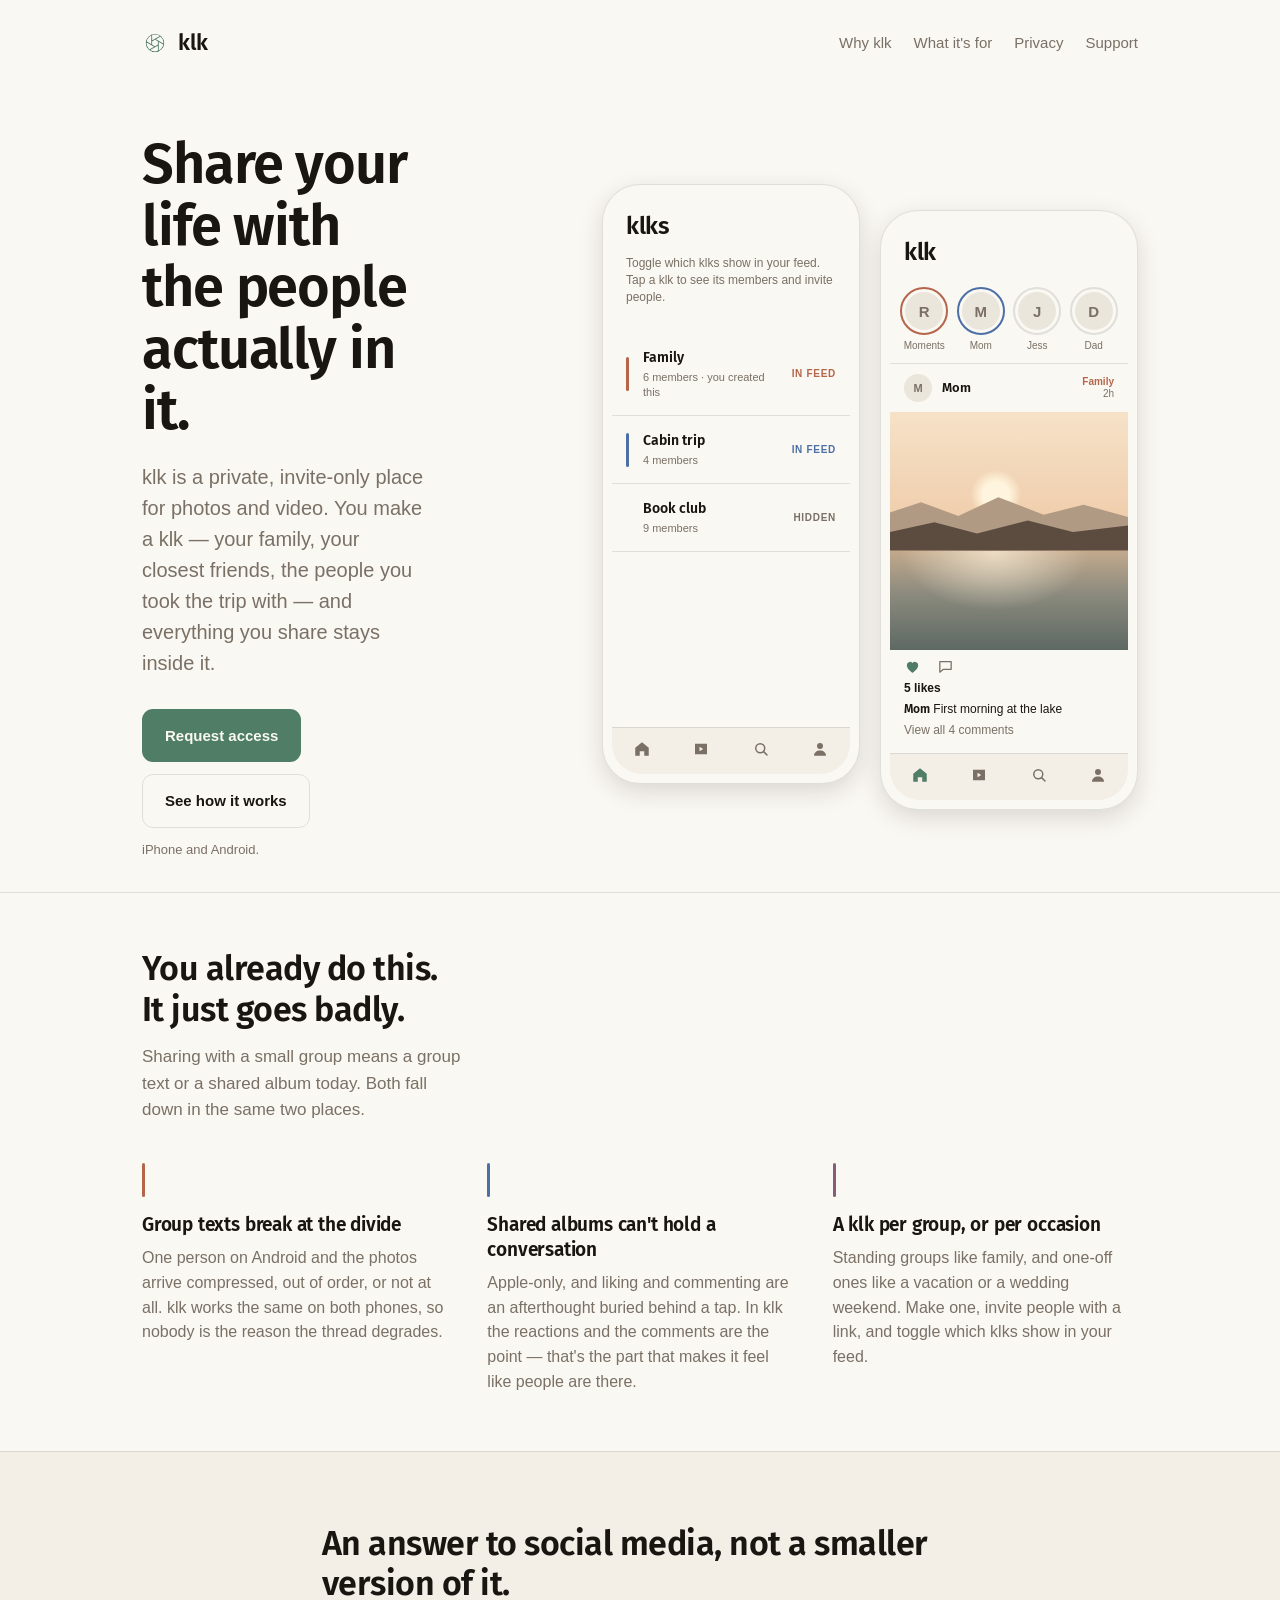
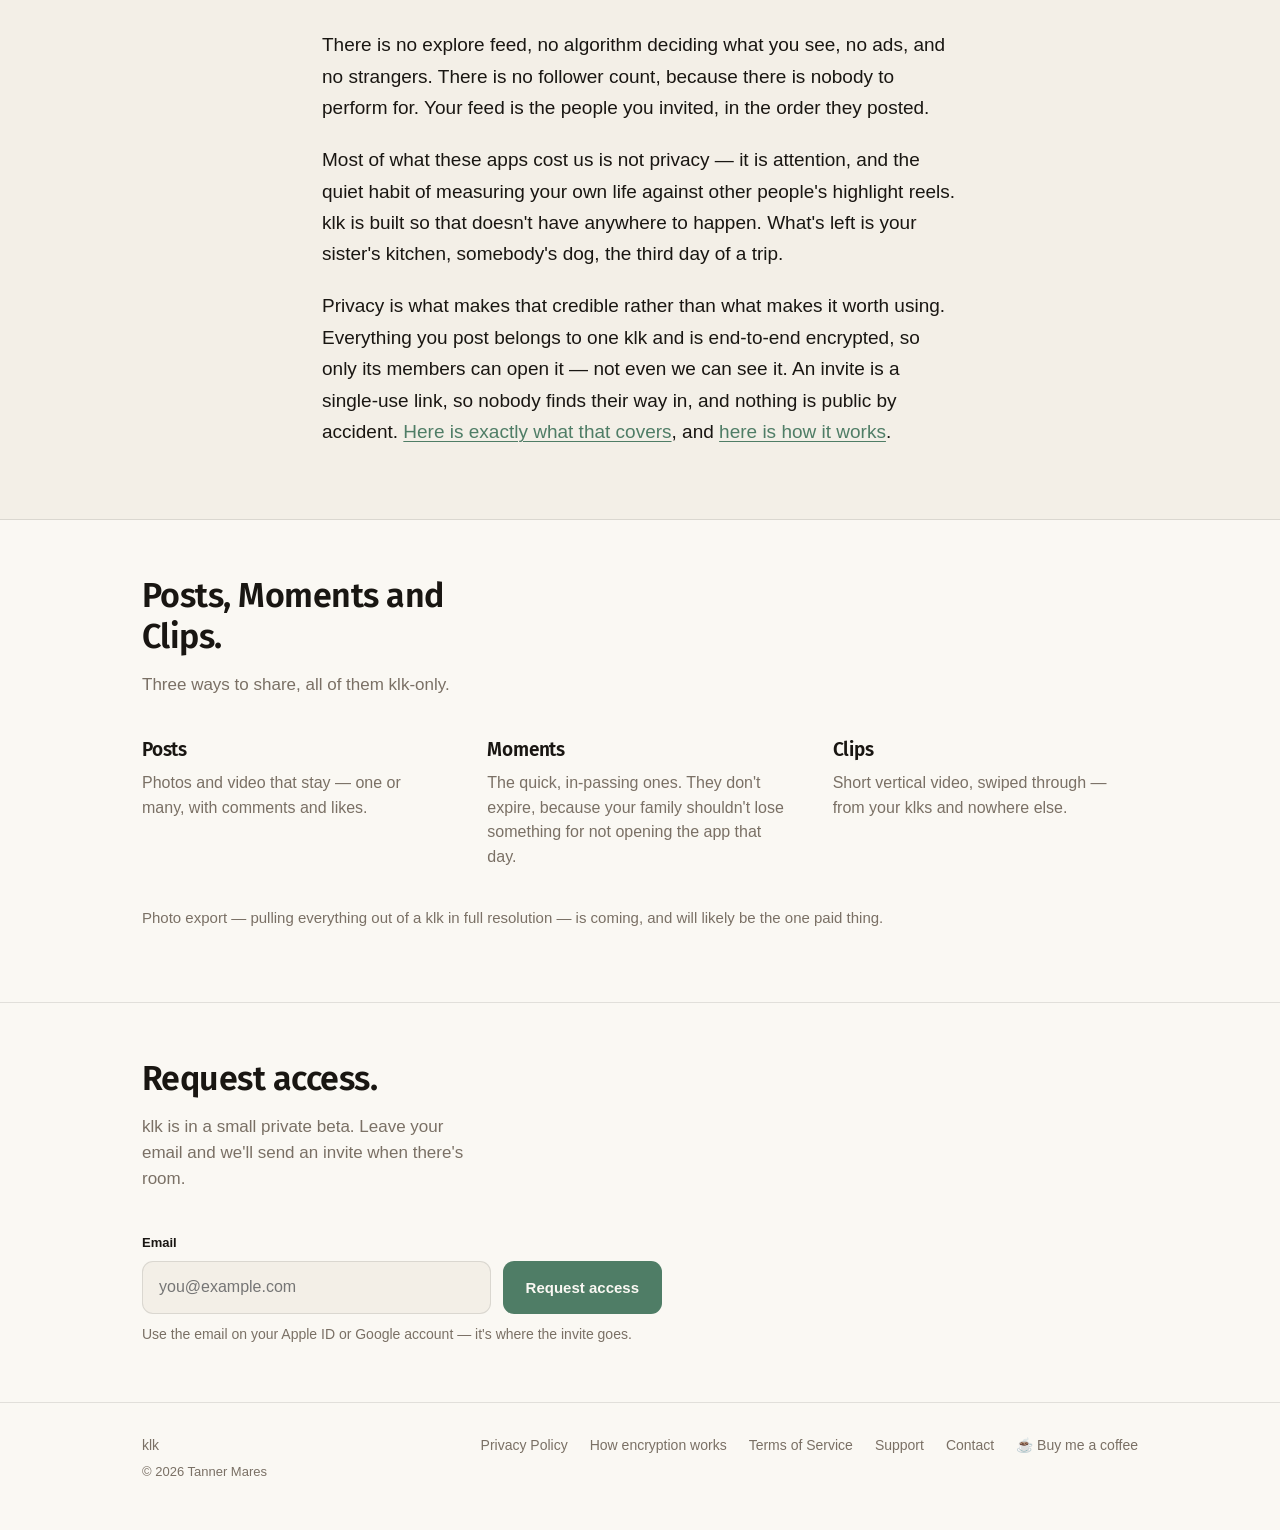
==== commit e6857cf2: "feat(site): explain how klk's encryption works ## Why this was needed The privacy policy says what i" ====
--- a/index.html
+++ b/index.html
@@ -308,7 +308,8 @@
             Everything you post belongs to one klk and is end-to-end encrypted, so only its
             members can open it — not even we can see it. An invite is a single-use link, so
             nobody finds their way in, and nothing is public by accident.
-            <a href="privacy.html">Here is exactly what that covers.</a>
+            <a href="privacy.html">Here is exactly what that covers</a>, and
+            <a href="encryption.html">here is how it works</a>.
           </p>
         </div>
       </section>
@@ -396,6 +397,7 @@
         </div>
         <nav>
           <a href="privacy.html">Privacy Policy</a>
+          <a href="encryption.html">How encryption works</a>
           <a href="terms.html">Terms of Service</a>
           <a href="support.html">Support</a>
           <a href="mailto:support@klkapp.com">Contact</a>
--- a/styles.css
+++ b/styles.css
@@ -876,3 +876,482 @@
     display: none;
   }
 }
+
+/* ── How encryption works ───────────────────────────────────────────── */
+
+/* The page is a legal-style doc with figures dropped in. Figures stay ink on surface;
+   the only hue is on a key or a lock, and it is always the hue of the klk that key
+   belongs to — set inline by the page, so the rule holds by construction. */
+
+.how .lede {
+  font-size: clamp(17px, 2vw, 19px);
+  color: var(--ink-muted);
+}
+
+.how code {
+  font-family: ui-monospace, 'SF Mono', Menlo, Consolas, monospace;
+  font-size: 0.88em;
+  overflow-wrap: anywhere;
+}
+
+/* .doc sets every paragraph to 16px, which would otherwise outrank .overline. */
+.how .overline {
+  font-size: 11px;
+}
+
+.how ol.short li {
+  margin-bottom: 12px;
+}
+
+.fig {
+  margin: 28px 0 32px;
+  padding: 24px 20px;
+  background: var(--surface);
+  border-radius: 14px;
+}
+
+/* A photo's trip: station, hop, station, hop, station. On a phone it turns into a
+   column and the hops turn to point down. */
+.trip {
+  display: grid;
+  grid-template-columns: 1fr auto 1fr auto 1fr;
+  align-items: start;
+  gap: 8px;
+}
+
+.station {
+  display: flex;
+  flex-direction: column;
+  align-items: center;
+  text-align: center;
+}
+
+.fig .station-label {
+  font-size: 14px;
+  line-height: 1.4;
+  color: var(--ink-muted);
+  margin: 12px 0 0;
+}
+
+.station-label strong {
+  display: block;
+  font-family: var(--heading);
+  font-weight: 600;
+  color: var(--ink);
+}
+
+/* Same proportions as the landing page's phones, shrunk; the photo inside is the same
+   CSS lake, so the photo that leaves one phone visibly arrives on the other. */
+.mini-phone {
+  width: 92px;
+  height: 128px;
+  border-radius: 18px;
+  border: 1px solid var(--rule);
+  background: var(--paper);
+  padding: 6px;
+  display: flex;
+  align-items: center;
+}
+
+.mini-phone .photo {
+  width: 100%;
+  border-radius: 6px;
+}
+
+.mini-server {
+  width: 128px;
+  height: 128px;
+  border-radius: 14px;
+  border: 1px solid var(--rule);
+  background: var(--paper);
+  padding: 14px;
+  color: var(--ink);
+}
+
+.mini-server .noise {
+  display: block;
+  width: 100%;
+  height: 100%;
+  border-radius: 4px;
+}
+
+.hop {
+  display: flex;
+  flex-direction: column;
+  align-items: center;
+  gap: 6px;
+  width: 92px;
+  padding-top: 34px;
+}
+
+.hop svg {
+  display: block;
+}
+
+.hop-line {
+  display: block;
+  width: 100%;
+  height: 0;
+  border-top: 1.5px dashed currentColor;
+  position: relative;
+}
+
+/* Arrowhead from two borders, so it picks up the hop's hue with no extra SVG. */
+.hop-line::after {
+  content: '';
+  position: absolute;
+  right: 0;
+  top: -5.5px;
+  width: 8px;
+  height: 8px;
+  border-top: 1.5px solid currentColor;
+  border-right: 1.5px solid currentColor;
+  transform: rotate(45deg);
+}
+
+.fig .hop-label {
+  font-size: 12px;
+  line-height: 1.3;
+  text-align: center;
+  color: var(--ink-muted);
+}
+
+@media (max-width: 620px) {
+  .trip {
+    grid-template-columns: 1fr;
+    justify-items: center;
+    gap: 4px;
+  }
+
+  .hop {
+    flex-direction: row;
+    width: auto;
+    padding: 10px 0;
+  }
+
+  .hop-line {
+    width: 0;
+    height: 36px;
+    border-top: 0;
+    border-left: 1.5px dashed currentColor;
+  }
+
+  .hop-line::after {
+    right: auto;
+    top: auto;
+    left: -5.5px;
+    bottom: 0;
+    transform: rotate(135deg);
+  }
+
+  .fig .hop-label {
+    text-align: left;
+    max-width: 16ch;
+  }
+}
+
+/* Keyring: which phone holds which klk's key. */
+.keyring {
+  display: grid;
+  grid-template-columns: repeat(2, minmax(0, 1fr));
+  gap: 16px;
+}
+
+.holder {
+  background: var(--paper);
+  border: 1px solid var(--rule);
+  border-radius: 12px;
+  padding: 14px 16px 16px;
+  display: flex;
+  flex-direction: column;
+  align-items: flex-start;
+  gap: 10px;
+}
+
+.holder .overline {
+  margin: 0 0 2px;
+}
+
+.key-chip {
+  display: inline-flex;
+  align-items: center;
+  gap: 8px;
+}
+
+.key-chip svg {
+  display: block;
+  flex: none;
+}
+
+/* The name is ink; only the key carries the klk's hue. */
+.key-chip span {
+  font-family: var(--heading);
+  font-weight: 600;
+  font-size: 15px;
+  color: var(--ink);
+}
+
+@media (max-width: 480px) {
+  .keyring {
+    grid-template-columns: 1fr;
+  }
+}
+
+/* Invite link, with the two halves of the fragment marked two different ways — an
+   underline and a box — rather than two colours, since neither is a klk. */
+.fig .url {
+  font-family: ui-monospace, 'SF Mono', Menlo, Consolas, monospace;
+  font-size: clamp(14px, 2.6vw, 17px);
+  line-height: 1.9;
+  margin: 0 0 18px;
+  overflow-wrap: anywhere;
+}
+
+.url-base {
+  color: var(--ink-muted);
+}
+
+.url-token {
+  text-decoration: underline;
+  text-decoration-thickness: 2px;
+  text-underline-offset: 5px;
+}
+
+.url-token,
+.url-key {
+  white-space: nowrap;
+}
+
+.url-key {
+  display: inline-block;
+  line-height: 1.4;
+  border: 1.5px solid var(--ink);
+  border-radius: 6px;
+  padding: 2px 5px;
+  margin-left: 2px;
+}
+
+.url-legend {
+  display: grid;
+  grid-template-columns: repeat(2, minmax(0, 1fr));
+  gap: 14px 20px;
+  margin: 0;
+}
+
+.url-legend dt {
+  font-family: var(--heading);
+  font-weight: 600;
+  font-size: 15px;
+  display: flex;
+  align-items: center;
+  gap: 8px;
+}
+
+.fig .url-legend dd {
+  margin: 4px 0 0;
+  font-size: 14px;
+  line-height: 1.45;
+  color: var(--ink-muted);
+}
+
+.swatch {
+  display: inline-block;
+  width: 18px;
+  height: 12px;
+  flex: none;
+}
+
+.swatch.token {
+  border-bottom: 2px solid var(--ink);
+}
+
+.swatch.key {
+  border: 1.5px solid var(--ink);
+  border-radius: 3px;
+}
+
+@media (max-width: 480px) {
+  .url-legend {
+    grid-template-columns: 1fr;
+  }
+}
+
+/* Rekey timeline: one klk, so both versions of its key are the same hue. */
+.timeline {
+  display: grid;
+  grid-template-columns: minmax(0, 1fr) auto minmax(0, 1fr);
+  align-items: start;
+  gap: 12px;
+}
+
+.era-bar {
+  height: 6px;
+  border-radius: 999px;
+  background: var(--pine);
+  margin: 7px 0 12px;
+}
+
+/* The retired key fades rather than changing colour: it is still the same klk. */
+.era:first-child .era-bar {
+  opacity: 0.45;
+}
+
+.fig .era-name {
+  font-family: var(--heading);
+  font-weight: 600;
+  font-size: 15px;
+  line-height: 1.3;
+  margin: 0 0 4px;
+}
+
+.fig .era-note {
+  font-size: 14px;
+  line-height: 1.4;
+  color: var(--ink-muted);
+  margin: 0;
+}
+
+.event {
+  display: flex;
+  flex-direction: column;
+  align-items: center;
+  gap: 8px;
+}
+
+.event-dot {
+  width: 20px;
+  height: 20px;
+  border-radius: 999px;
+  border: 2px solid var(--ink);
+  background: var(--paper);
+}
+
+.event-label {
+  font-size: 13px;
+  font-weight: 600;
+  white-space: nowrap;
+}
+
+/* The technical half opens with a rule and an overline, so the plain-words half reads
+   as complete on its own. */
+.part-break {
+  margin-top: 64px;
+  padding-top: 40px;
+  border-top: 1px solid var(--rule);
+}
+
+.part-break h2 {
+  margin-top: 6px;
+}
+
+/* The table scrolls inside its own box at phone width, never the page. */
+.table-scroll {
+  overflow-x: auto;
+  margin: 0 0 1.1em;
+}
+
+.spec {
+  width: 100%;
+  border-collapse: collapse;
+  font-size: 15px;
+  line-height: 1.5;
+}
+
+.spec th,
+.spec td {
+  text-align: left;
+  vertical-align: top;
+  padding: 10px 12px 10px 0;
+  border-bottom: 1px solid var(--rule);
+}
+
+.spec th {
+  font-family: var(--heading);
+  font-weight: 600;
+  font-size: 13px;
+  letter-spacing: 0.04em;
+  text-transform: uppercase;
+  color: var(--ink-muted);
+}
+
+.spec td:first-child {
+  width: 42%;
+  color: var(--ink-muted);
+}
+
+/* Key hierarchy: boxes for keys, plain lines between them for what turns one into
+   the next. */
+.ladder {
+  list-style: none;
+  padding: 0 !important;
+  margin: 20px 0 24px !important;
+}
+
+.ladder li {
+  margin: 0;
+}
+
+.ladder > li:not(.op) {
+  background: var(--surface);
+  border-radius: 11px;
+  padding: 12px 16px;
+}
+
+.ladder .op {
+  font-family: ui-monospace, 'SF Mono', Menlo, Consolas, monospace;
+  font-size: 13px;
+  color: var(--ink-muted);
+  padding: 8px 0 8px 22px;
+  margin-left: 16px;
+  border-left: 1.5px dashed var(--rule);
+}
+
+.ladder .split {
+  display: grid;
+  grid-template-columns: repeat(2, minmax(0, 1fr));
+  gap: 16px;
+}
+
+.rung-name {
+  display: block;
+  font-family: var(--heading);
+  font-weight: 600;
+  font-size: 16px;
+}
+
+.rung-where {
+  display: block;
+  font-size: 14px;
+  line-height: 1.45;
+  color: var(--ink-muted);
+}
+
+@media (max-width: 480px) {
+  .ladder .split {
+    grid-template-columns: 1fr;
+  }
+}
+
+/* A database record, abridged. Scrolls sideways inside its box on a phone. */
+.record {
+  background: var(--surface-sunken);
+  border-radius: 11px;
+  padding: 16px 18px;
+  overflow-x: auto;
+  font-size: 13px;
+  line-height: 1.55;
+  margin: 0 0 1.1em;
+}
+
+.record code {
+  overflow-wrap: normal;
+  font-size: 13px;
+}
+
+/* Sealed values get a box, not a colour: they are ciphertext, not a klk. */
+.sealed {
+  background: var(--paper);
+  outline: 1px solid var(--rule);
+  border-radius: 4px;
+  padding: 0 3px;
+}
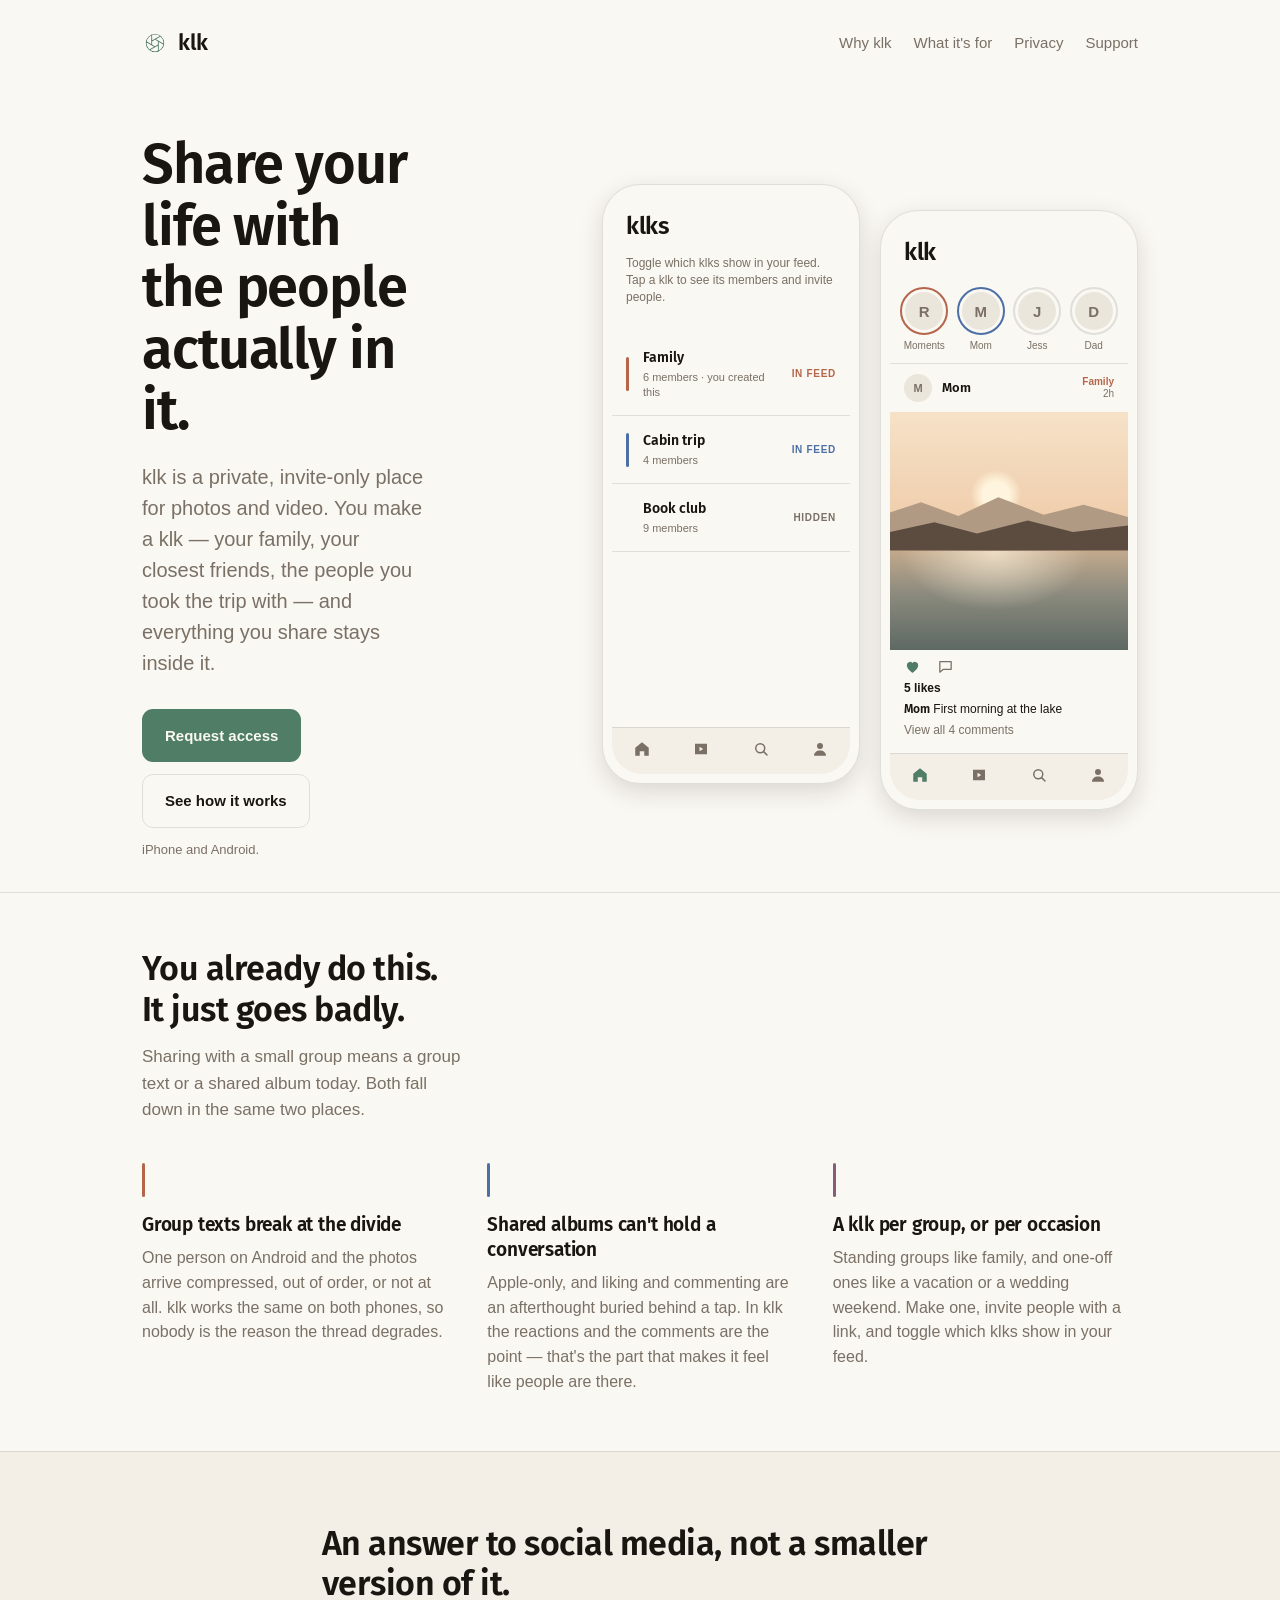
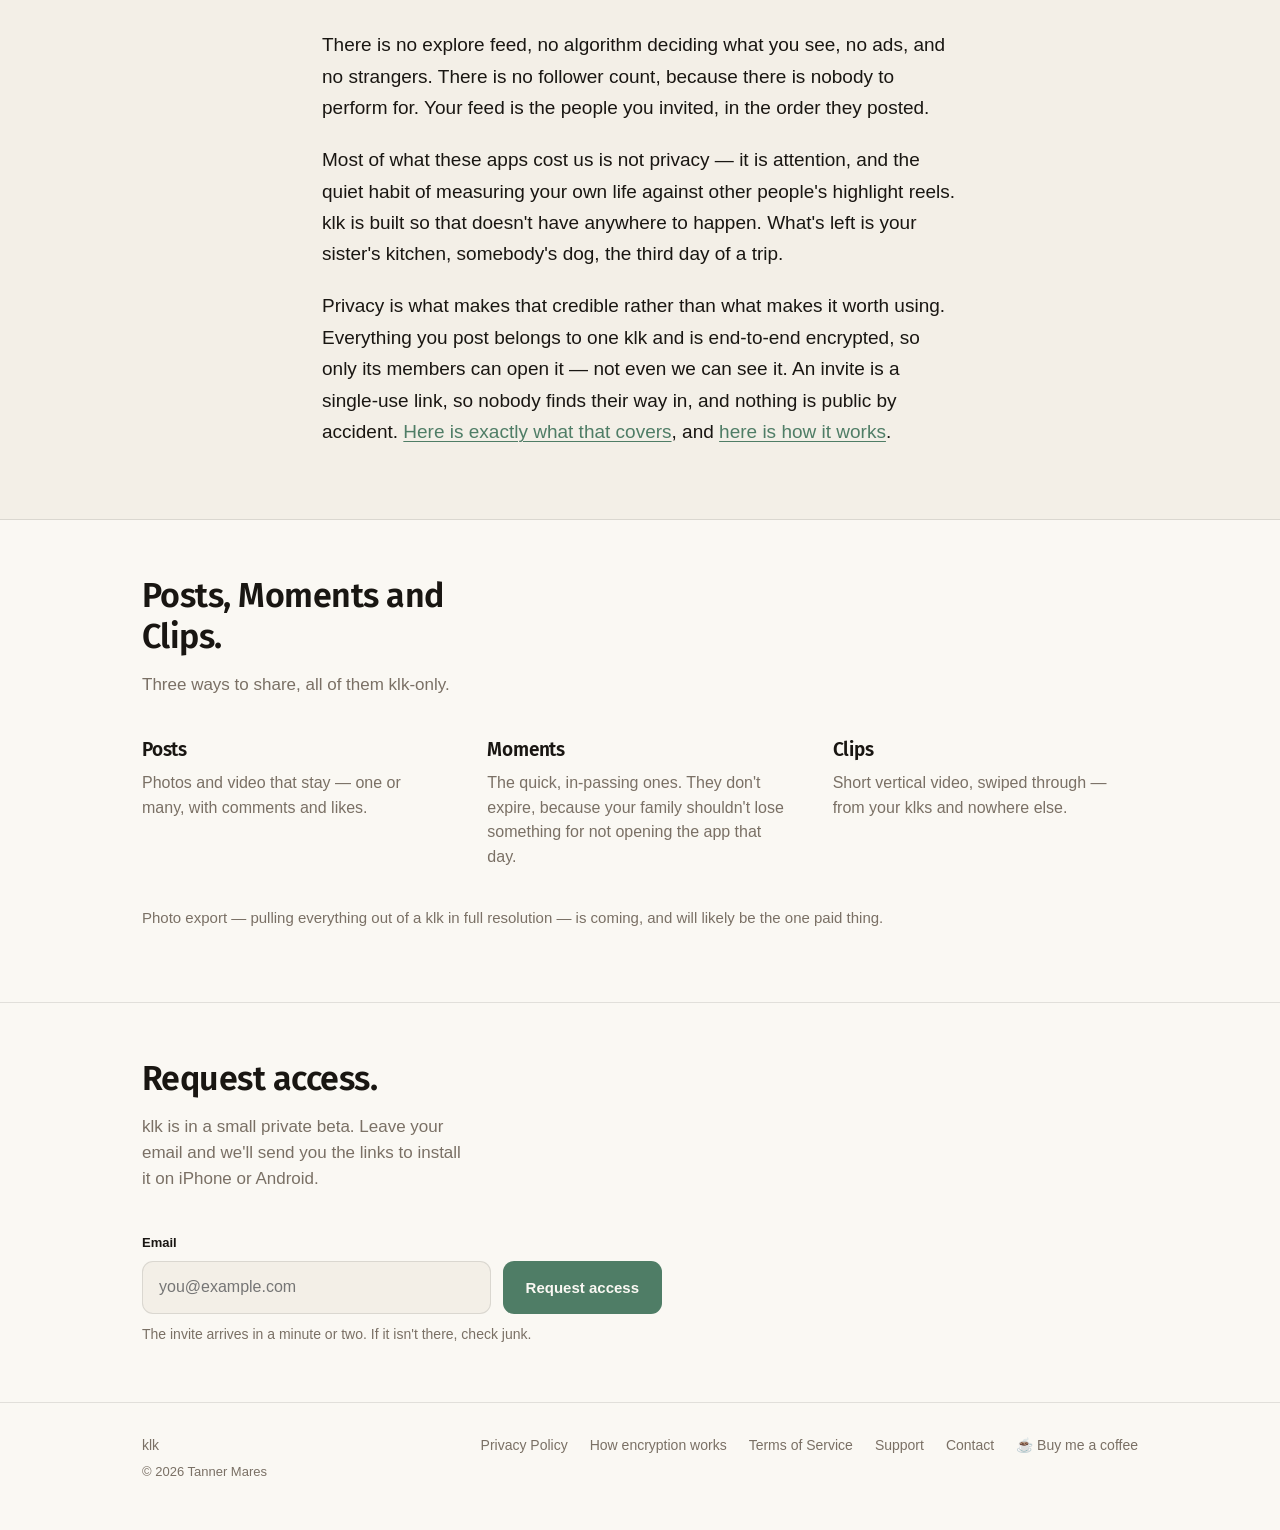
==== commit 3adbdf7f: "feat(site): say the beta invite arrives by email ## Why this was needed The request-access form prom" ====
--- a/index.html
+++ b/index.html
@@ -349,8 +349,8 @@
           <div class="section-head">
             <h2>Request access.</h2>
             <p>
-              klk is in a small private beta. Leave your email and we'll send an invite
-              when there's room.
+              klk is in a small private beta. Leave your email and we'll send you the
+              links to install it on iPhone or Android.
             </p>
           </div>
           <!-- Requests go to the app's requestAccess Cloud Function, the one request on
@@ -375,8 +375,7 @@
               <button class="btn" type="submit">Request access</button>
             </div>
             <p class="hint">
-              Use the email on your Apple ID or Google account — it's where the invite
-              goes.
+              The invite arrives in a minute or two. If it isn't there, check junk.
             </p>
             <!-- A honeypot: hidden from people, so only a bot fills it in. -->
             <div class="honeypot" aria-hidden="true">
@@ -433,7 +432,8 @@
           if (!res.ok || body.error) throw new Error(message)
           form.replaceChildren(status)
           status.className = 'form-status done'
-          status.textContent = "Thanks — we'll be in touch."
+          status.textContent =
+            'Thanks — check your email for the install links. Not there? Look in junk, or write to support@klkapp.com.'
         } catch {
           status.className = 'form-status error'
           status.textContent = message
--- a/styles.css
+++ b/styles.css
@@ -899,10 +899,6 @@
   font-size: 11px;
 }
 
-.how ol.short li {
-  margin-bottom: 12px;
-}
-
 .fig {
   margin: 28px 0 32px;
   padding: 24px 20px;
@@ -1355,3 +1351,176 @@
   border-radius: 4px;
   padding: 0 3px;
 }
+
+/* The short version: three cards, a picture each and a line under it. On a phone the
+   picture sits beside the words so the three still read as one glance. */
+.cards {
+  display: grid;
+  grid-template-columns: repeat(3, minmax(0, 1fr));
+  gap: 14px;
+  margin: 20px 0 18px;
+}
+
+.card {
+  background: var(--surface);
+  border-radius: 14px;
+  padding: 20px 16px 18px;
+  display: flex;
+  flex-direction: column;
+  align-items: center;
+  text-align: center;
+  gap: 14px;
+}
+
+.card h3 {
+  font-size: 17px;
+  margin: 0 0 4px;
+}
+
+.how .card p {
+  font-size: 14px;
+  line-height: 1.4;
+  color: var(--ink-muted);
+  margin: 0;
+}
+
+.card-art {
+  height: 96px;
+  display: grid;
+  place-items: center;
+}
+
+.mini-phone.small {
+  width: 70px;
+  height: 96px;
+  border-radius: 15px;
+  padding: 5px;
+  position: relative;
+}
+
+/* The lock sits on the corner of the phone, in the klk's hue, like a badge. */
+.badge {
+  position: absolute;
+  right: -10px;
+  bottom: -8px;
+  width: 30px;
+  height: 30px;
+  border-radius: 999px;
+  background: var(--paper);
+  border: 1px solid var(--rule);
+  display: grid;
+  place-items: center;
+}
+
+.badge svg {
+  display: block;
+}
+
+.key-art {
+  display: flex;
+  flex-direction: column;
+  align-items: center;
+  gap: 6px;
+}
+
+.key-art svg {
+  display: block;
+}
+
+.faces {
+  display: flex;
+}
+
+.faces .avatar {
+  border: 2px solid var(--surface);
+  margin-left: -6px;
+}
+
+.faces .avatar:first-child {
+  margin-left: 0;
+}
+
+.mini-server.small {
+  width: 96px;
+  height: 96px;
+  padding: 10px;
+}
+
+@media (max-width: 620px) {
+  .cards {
+    grid-template-columns: 1fr;
+    gap: 10px;
+  }
+
+  .card {
+    flex-direction: row;
+    text-align: left;
+    padding: 14px 16px;
+    gap: 18px;
+  }
+
+  .card-art {
+    width: 96px;
+    flex: none;
+  }
+}
+
+/* What is locked, as a row of chips. Ink outlines: these are things, not klks. */
+.how .chips {
+  display: flex;
+  flex-wrap: wrap;
+  align-items: center;
+  gap: 8px;
+  margin: 0 0 8px;
+}
+
+.chips-label {
+  font-size: 11px;
+  letter-spacing: 0.07em;
+  font-weight: 600;
+  text-transform: uppercase;
+  color: var(--ink-muted);
+  margin-right: 4px;
+}
+
+.chip {
+  display: inline-flex;
+  align-items: center;
+  font-size: 14px;
+  line-height: 1;
+  padding: 7px 11px;
+  border: 1px solid var(--rule);
+  border-radius: 999px;
+}
+
+/* Passphrase figure pieces. The dots sit in a field, as they do in the app. */
+.pass-pill {
+  height: 128px;
+  display: grid;
+  place-items: center;
+  font-size: 18px;
+  letter-spacing: 0.12em;
+  color: var(--ink);
+}
+
+.pass-pill span {
+  padding: 9px 14px;
+  border-radius: 11px;
+  border: 1px solid var(--rule);
+  background: var(--paper);
+}
+
+.keybox {
+  width: 92px;
+  height: 128px;
+  display: grid;
+  place-items: center;
+  border-radius: 14px;
+  border: 1px solid var(--rule);
+  background: var(--paper);
+  color: var(--ink);
+}
+
+.keybox svg {
+  display: block;
+}
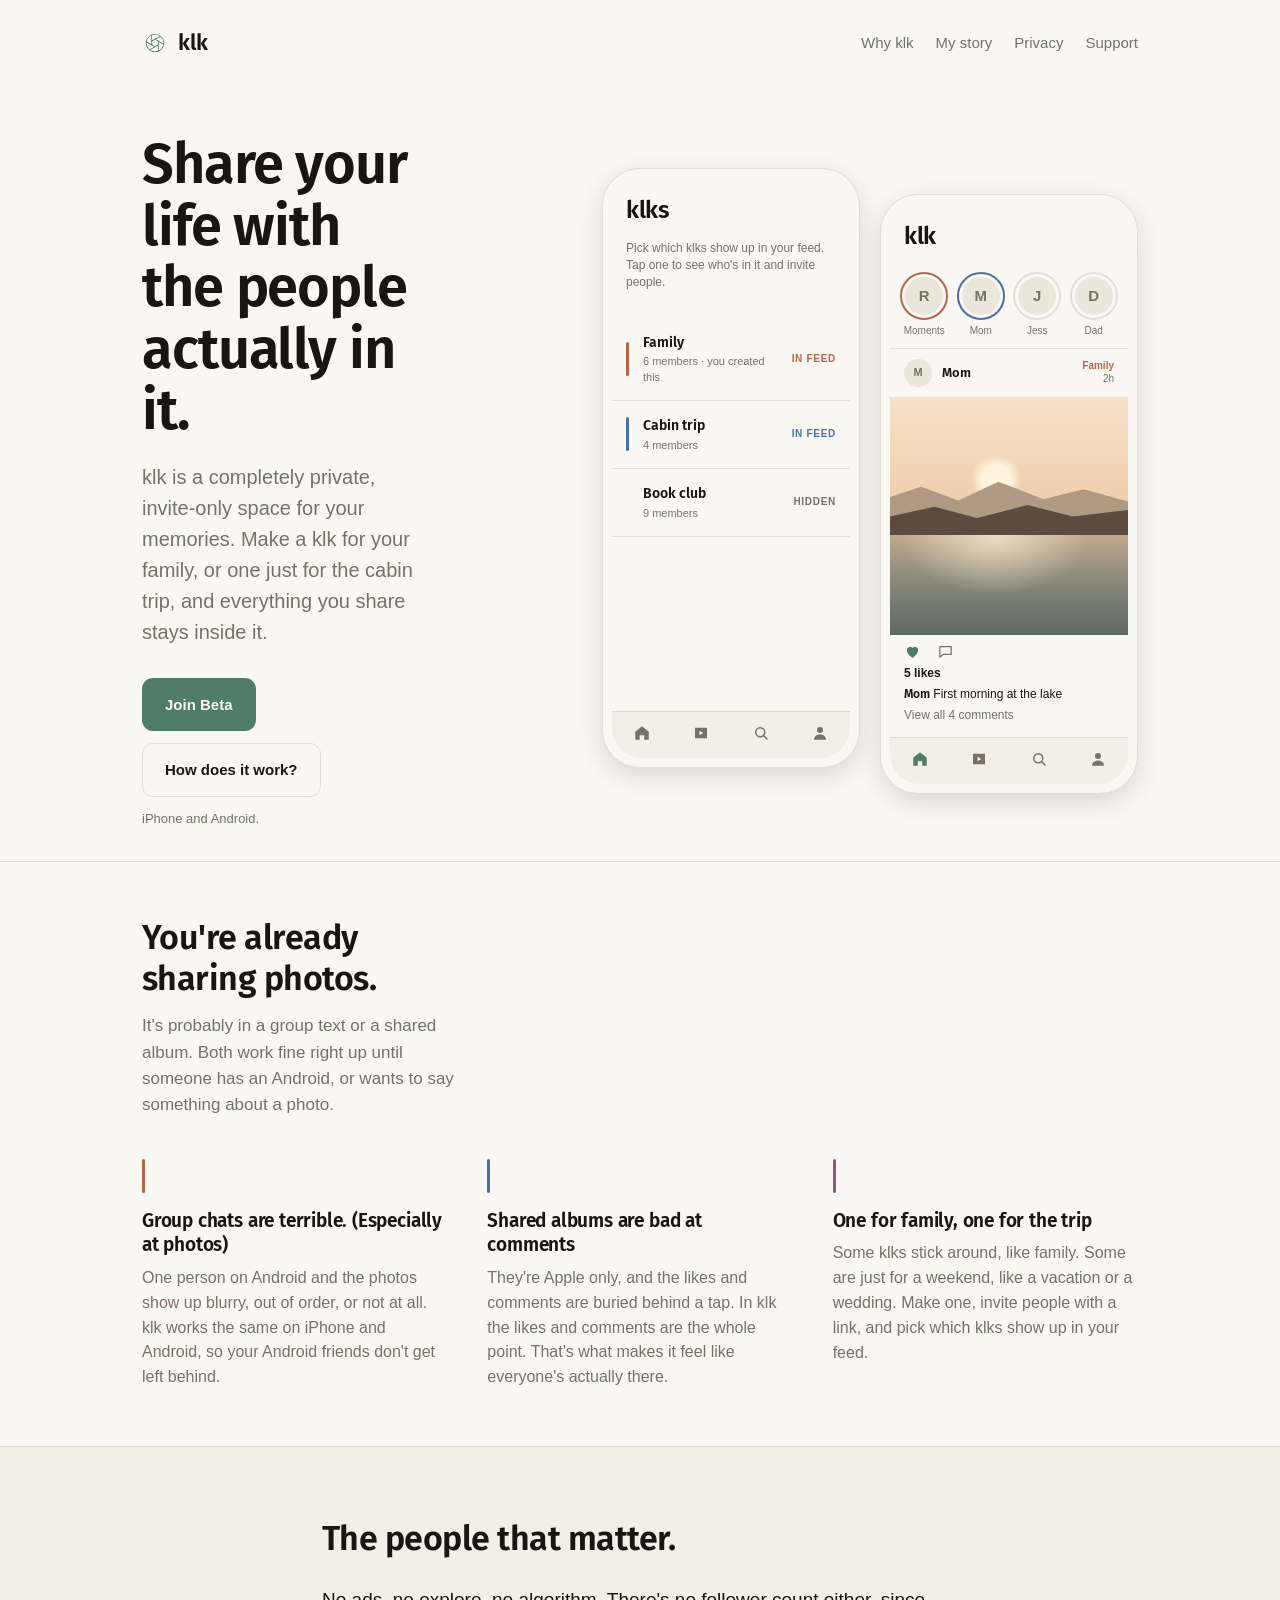
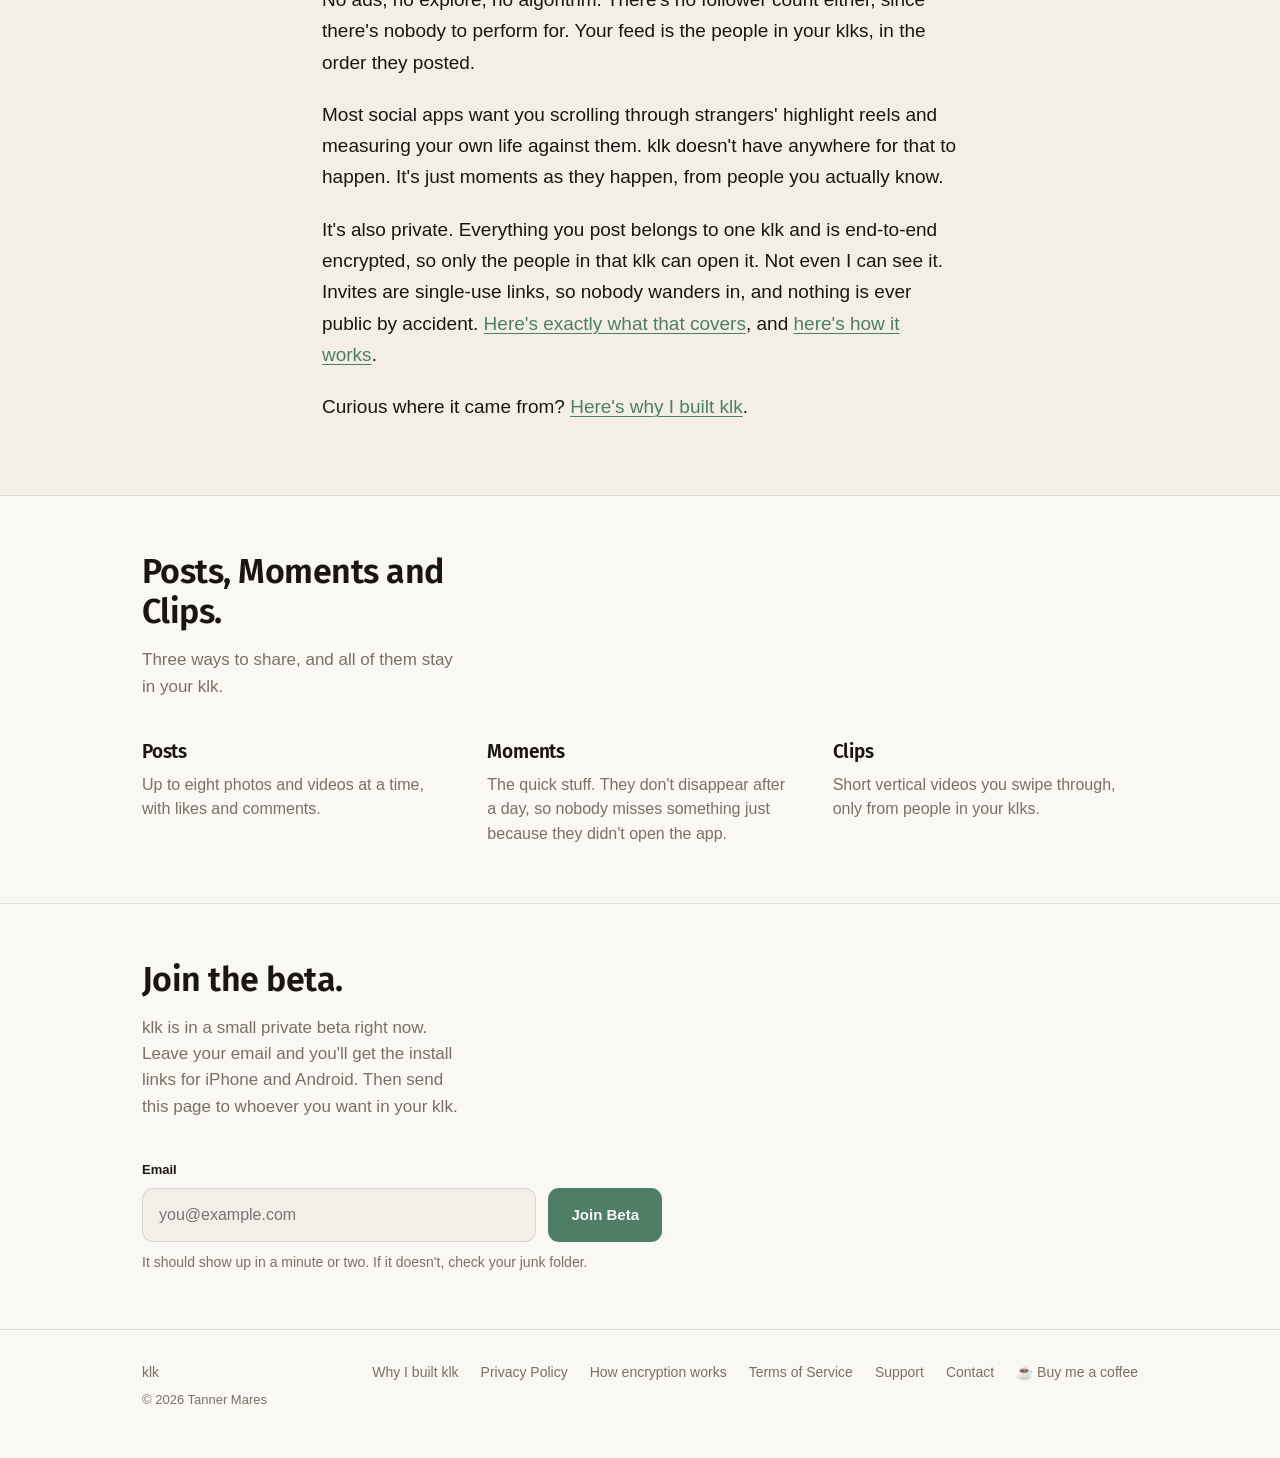
==== commit ef4c9caa: "feat(site): Rewrite Copy In My Voice ## Why this was needed I put together a voice calibration and w" ====
--- a/index.html
+++ b/index.html
@@ -3,10 +3,10 @@
   <head>
     <meta charset="utf-8" />
     <meta name="viewport" content="width=device-width, initial-scale=1" />
-    <title>klk — a private place for the people actually in your life</title>
+    <title>klk | Share your life with the people actually in it</title>
     <meta
       name="description"
-      content="klk is a private, invite-only photo and video app built around small groups. No strangers, no explore feed, no ads. Works on iPhone and Android."
+      content="Private, invite-only photo and video sharing for the people that matter. No ads, no explore, no algorithm. Works on iPhone and Android."
     />
     <meta property="og:title" content="klk" />
     <meta
@@ -21,7 +21,7 @@
     <meta property="og:image:height" content="1260" />
     <meta
       property="og:image:alt"
-      content="klk — a private, invite-only place for photos and video, shown with a list of klks: Family, Cabin trip, Book club."
+      content="klk, a private, invite-only place for photos and video, shown with a list of klks: Family, Cabin trip, Book club."
     />
     <meta name="theme-color" content="#4f7d66" />
     <meta name="twitter:card" content="summary_large_image" />
@@ -71,7 +71,7 @@
         </a>
         <nav>
           <a href="#why">Why klk</a>
-          <a href="#belief">What it's for</a>
+          <a href="why.html">My story</a>
           <a href="privacy.html">Privacy</a>
           <a href="support.html">Support</a>
         </nav>
@@ -84,13 +84,13 @@
           <div class="hero-copy">
             <h1>Share your life with the people actually in it.</h1>
             <p class="lede">
-              klk is a private, invite-only place for photos and video. You make a klk —
-              your family, your closest friends, the people you took the trip with — and
-              everything you share stays inside it.
+              klk is a completely private, invite-only space for your memories. Make a klk
+              for your family, or one just for the cabin trip, and everything you share
+              stays inside it.
             </p>
             <div class="cta-row">
-              <a class="btn" href="#access">Request access</a>
-              <a class="btn outline" href="#why">See how it works</a>
+              <a class="btn" href="#access">Join Beta</a>
+              <a class="btn outline" href="#why">How does it work?</a>
               <span class="cta-note">iPhone and Android.</span>
             </div>
           </div>
@@ -102,7 +102,7 @@
               <div class="screen">
                 <div class="title">klks</div>
                 <p class="hub-intro">
-                  Toggle which klks show in your feed. Tap a klk to see its members and
+                  Pick which klks show up in your feed. Tap one to see who's in it and
                   invite people.
                 </p>
                 <div class="klk-row">
@@ -250,38 +250,38 @@
       <section id="why" class="rule-top">
         <div class="wrap">
           <div class="section-head">
-            <h2>You already do this. It just goes badly.</h2>
+            <h2>You're already sharing photos.</h2>
             <p>
-              Sharing with a small group means a group text or a shared album today. Both
-              fall down in the same two places.
+              It's probably in a group text or a shared album. Both work fine right up
+              until someone has an Android, or wants to say something about a photo.
             </p>
           </div>
           <div class="cols">
             <div class="col">
               <span class="hue-bar" style="background: var(--clay)"></span>
-              <h3>Group texts break at the divide</h3>
+              <h3>Group chats are terrible. (Especially at photos)</h3>
               <p>
-                One person on Android and the photos arrive compressed, out of order, or
-                not at all. klk works the same on both phones, so nobody is the reason the
-                thread degrades.
+                One person on Android and the photos show up blurry, out of order, or not
+                at all. klk works the same on iPhone and Android, so your Android friends
+                don't get left behind.
               </p>
             </div>
             <div class="col">
               <span class="hue-bar" style="background: var(--indigo)"></span>
-              <h3>Shared albums can't hold a conversation</h3>
+              <h3>Shared albums are bad at comments</h3>
               <p>
-                Apple-only, and liking and commenting are an afterthought buried behind a
-                tap. In klk the reactions and the comments are the point — that's the part
-                that makes it feel like people are there.
+                They're Apple only, and the likes and comments are buried behind a tap. In
+                klk the likes and comments are the whole point. That's what makes it feel
+                like everyone's actually there.
               </p>
             </div>
             <div class="col">
               <span class="hue-bar" style="background: var(--plum)"></span>
-              <h3>A klk per group, or per occasion</h3>
+              <h3>One for family, one for the trip</h3>
               <p>
-                Standing groups like family, and one-off ones like a vacation or a wedding
-                weekend. Make one, invite people with a link, and toggle which klks show in
-                your feed.
+                Some klks stick around, like family. Some are just for a weekend, like a
+                vacation or a wedding. Make one, invite people with a link, and pick which
+                klks show up in your feed.
               </p>
             </div>
           </div>
@@ -291,25 +291,26 @@
       <!-- The philosophical half: the emotional close. -->
       <section id="belief" class="manifesto">
         <div class="wrap">
-          <h2>An answer to social media, not a smaller version of it.</h2>
+          <h2>The people that matter.</h2>
           <p>
-            There is no explore feed, no algorithm deciding what you see, no ads, and no
-            strangers. There is no follower count, because there is nobody to perform for.
-            Your feed is the people you invited, in the order they posted.
+            No ads, no explore, no algorithm. There's no follower count either, since
+            there's nobody to perform for. Your feed is the people in your klks, in the
+            order they posted.
           </p>
           <p>
-            Most of what these apps cost us is not privacy — it is attention, and the
-            quiet habit of measuring your own life against other people's highlight reels.
-            klk is built so that doesn't have anywhere to happen. What's left is your
-            sister's kitchen, somebody's dog, the third day of a trip.
+            Most social apps want you scrolling through strangers' highlight reels and
+            measuring your own life against them. klk doesn't have anywhere for that to
+            happen. It's just moments as they happen, from people you actually know.
           </p>
           <p>
-            Privacy is what makes that credible rather than what makes it worth using.
-            Everything you post belongs to one klk and is end-to-end encrypted, so only its
-            members can open it — not even we can see it. An invite is a single-use link, so
-            nobody finds their way in, and nothing is public by accident.
-            <a href="privacy.html">Here is exactly what that covers</a>, and
-            <a href="encryption.html">here is how it works</a>.
+            It's also private. Everything you post belongs to one klk and is end-to-end
+            encrypted, so only the people in that klk can open it. Not even I can see it.
+            Invites are single-use links, so nobody wanders in, and nothing is ever public
+            by accident. <a href="privacy.html">Here's exactly what that covers</a>, and
+            <a href="encryption.html">here's how it works</a>.
+          </p>
+          <p>
+            Curious where it came from? <a href="why.html">Here's why I built klk</a>.
           </p>
         </div>
       </section>
@@ -318,39 +319,36 @@
         <div class="wrap">
           <div class="section-head">
             <h2>Posts, Moments and Clips.</h2>
-            <p>Three ways to share, all of them klk-only.</p>
+            <p>Three ways to share, and all of them stay in your klk.</p>
           </div>
           <div class="cols">
             <div class="col">
               <h3>Posts</h3>
-              <p>Photos and video that stay — one or many, with comments and likes.</p>
+              <p>Up to eight photos and videos at a time, with likes and comments.</p>
             </div>
             <div class="col">
               <h3>Moments</h3>
               <p>
-                The quick, in-passing ones. They don't expire, because your family
-                shouldn't lose something for not opening the app that day.
+                The quick stuff. They don't disappear after a day, so nobody misses
+                something just because they didn't open the app.
               </p>
             </div>
             <div class="col">
               <h3>Clips</h3>
-              <p>Short vertical video, swiped through — from your klks and nowhere else.</p>
-            </div>
-          </div>
-          <p class="muted" style="margin-top: 36px; font-size: 15px">
-            Photo export — pulling everything out of a klk in full resolution — is coming,
-            and will likely be the one paid thing.
-          </p>
+              <p>Short vertical videos you swipe through, only from people in your klks.</p>
+            </div>
+          </div>
         </div>
       </section>
 
       <section id="access" class="rule-top">
         <div class="wrap">
           <div class="section-head">
-            <h2>Request access.</h2>
+            <h2>Join the beta.</h2>
             <p>
-              klk is in a small private beta. Leave your email and we'll send you the
-              links to install it on iPhone or Android.
+              klk is in a small private beta right now. Leave your email and you'll get
+              the install links for iPhone and Android. Then send this page to whoever you
+              want in your klk.
             </p>
           </div>
           <!-- Requests go to the app's requestAccess Cloud Function, the one request on
@@ -372,10 +370,10 @@
                 required
                 placeholder="you@example.com"
               />
-              <button class="btn" type="submit">Request access</button>
+              <button class="btn" type="submit">Join Beta</button>
             </div>
             <p class="hint">
-              The invite arrives in a minute or two. If it isn't there, check junk.
+              It should show up in a minute or two. If it doesn't, check your junk folder.
             </p>
             <!-- A honeypot: hidden from people, so only a bot fills it in. -->
             <div class="honeypot" aria-hidden="true">
@@ -395,6 +393,7 @@
           <p class="copyright">© 2026 Tanner Mares</p>
         </div>
         <nav>
+          <a href="why.html">Why I built klk</a>
           <a href="privacy.html">Privacy Policy</a>
           <a href="encryption.html">How encryption works</a>
           <a href="terms.html">Terms of Service</a>
@@ -433,7 +432,7 @@
           form.replaceChildren(status)
           status.className = 'form-status done'
           status.textContent =
-            'Thanks — check your email for the install links. Not there? Look in junk, or write to support@klkapp.com.'
+            'Thanks! Check your email for the install links. Not there? Check your junk folder, or email support@klkapp.com.'
         } catch {
           status.className = 'form-status error'
           status.textContent = message
--- a/styles.css
+++ b/styles.css
@@ -163,10 +163,19 @@
 .site-head nav a {
   color: var(--ink-muted);
   text-decoration: none;
+  white-space: nowrap;
 }
 
 .site-head nav a:hover {
   color: var(--ink);
+}
+
+/* Nav links stay on one line, so tighten them on small phones to keep four in view. */
+@media (max-width: 420px) {
+  .site-head nav {
+    gap: 14px;
+    font-size: 14px;
+  }
 }
 
 /* ── Hero ───────────────────────────────────────────────────────────── */
